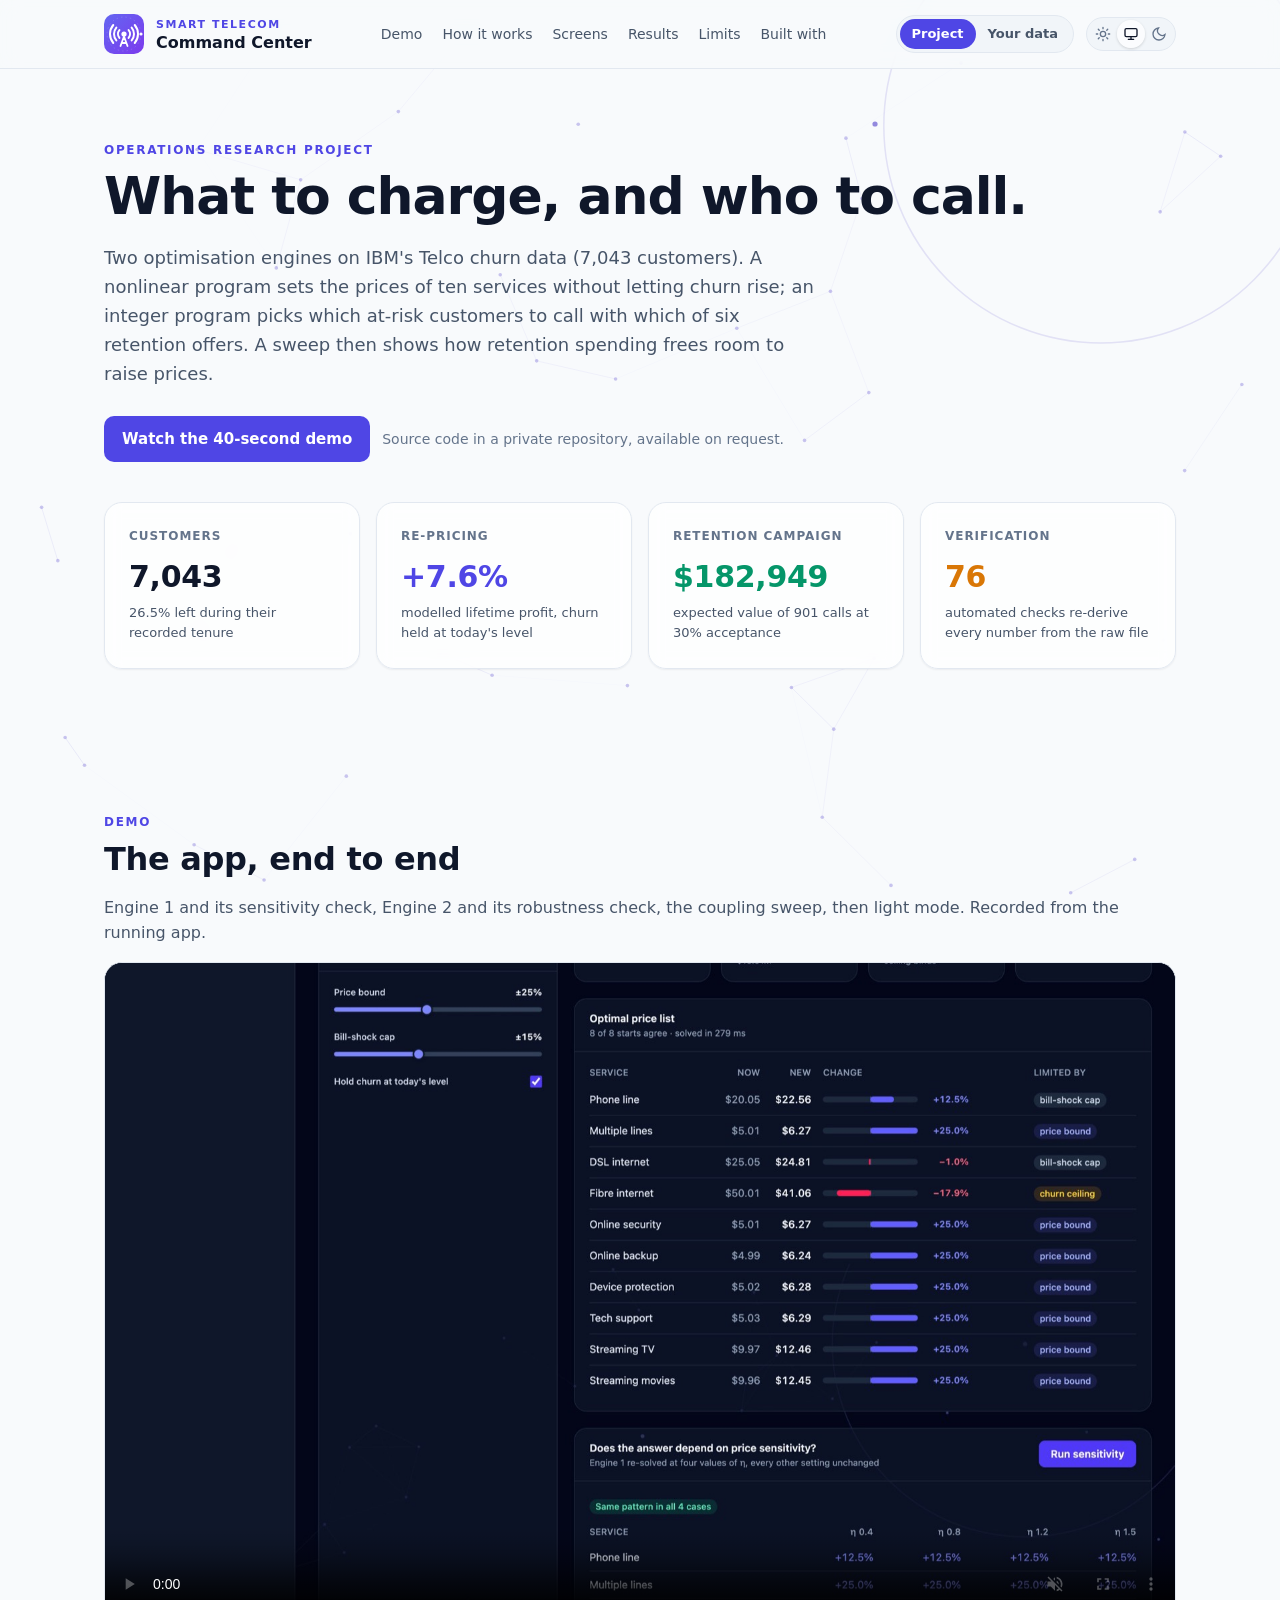
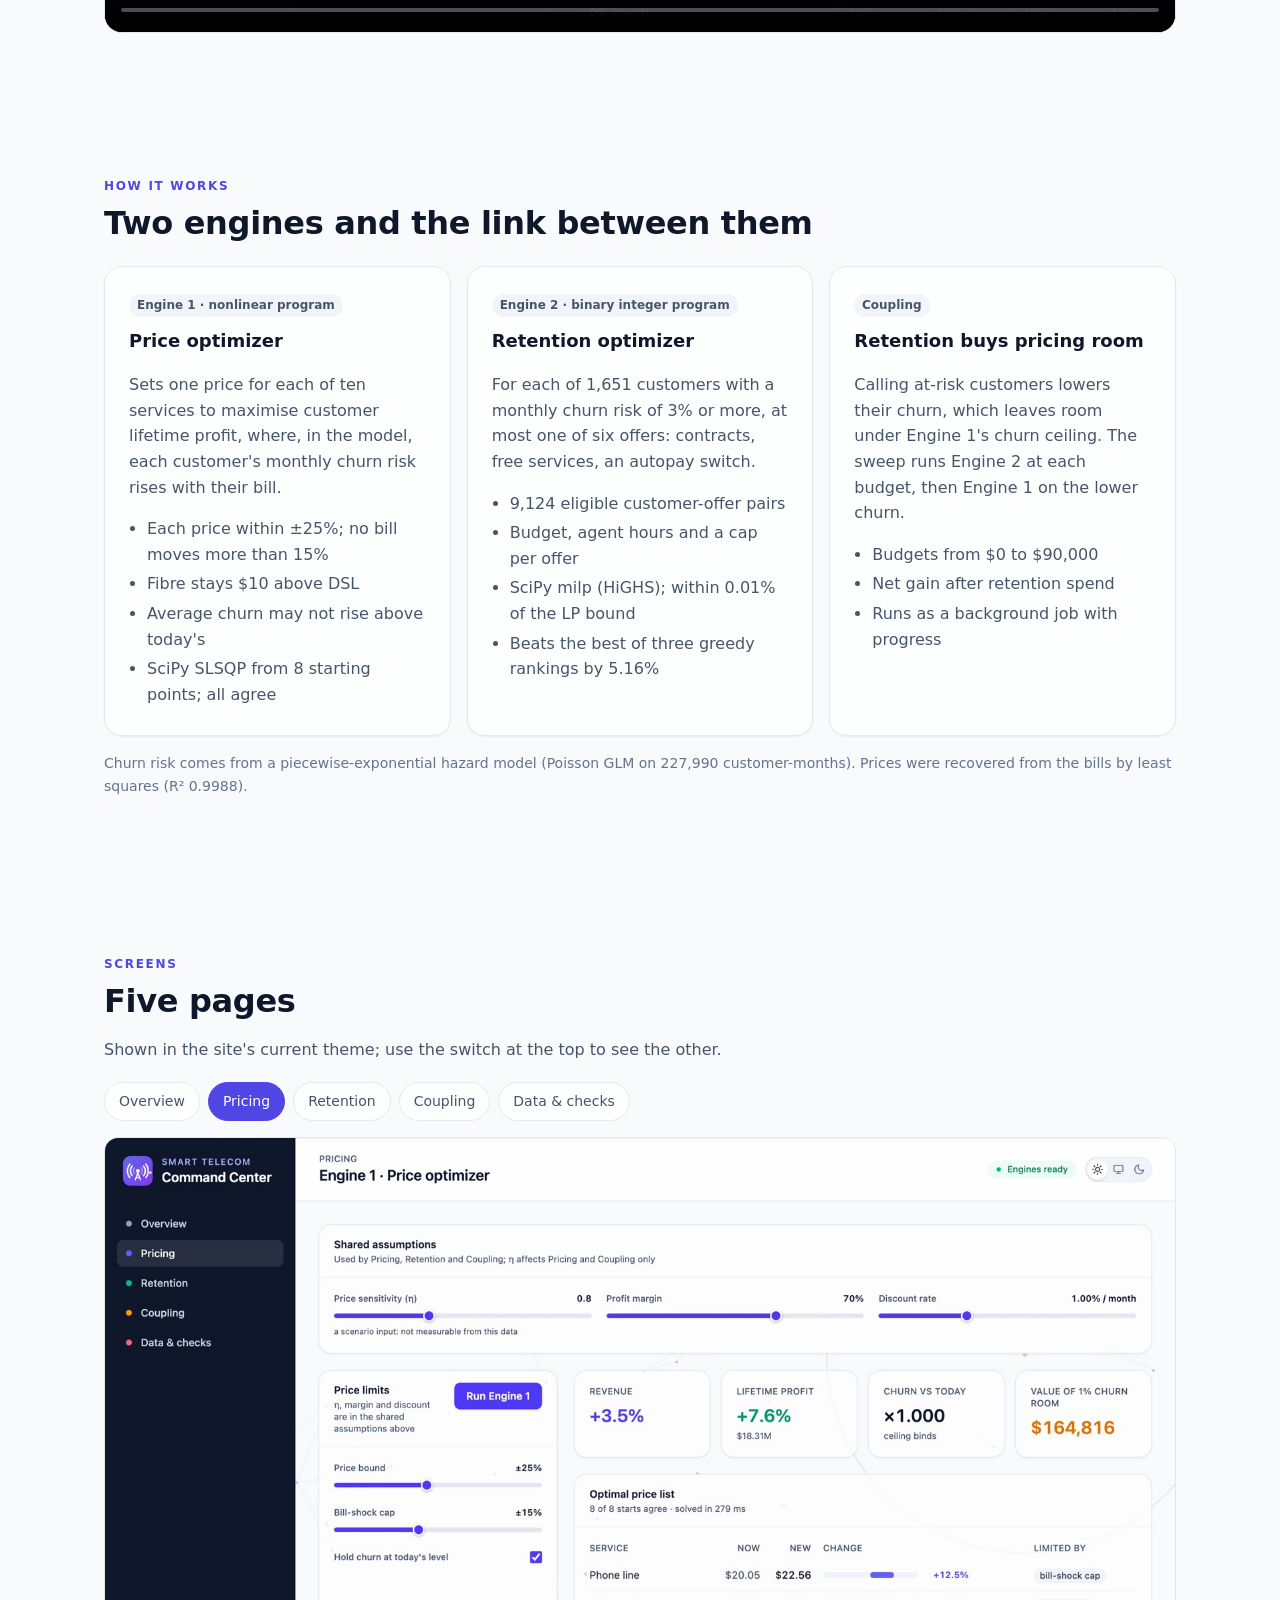
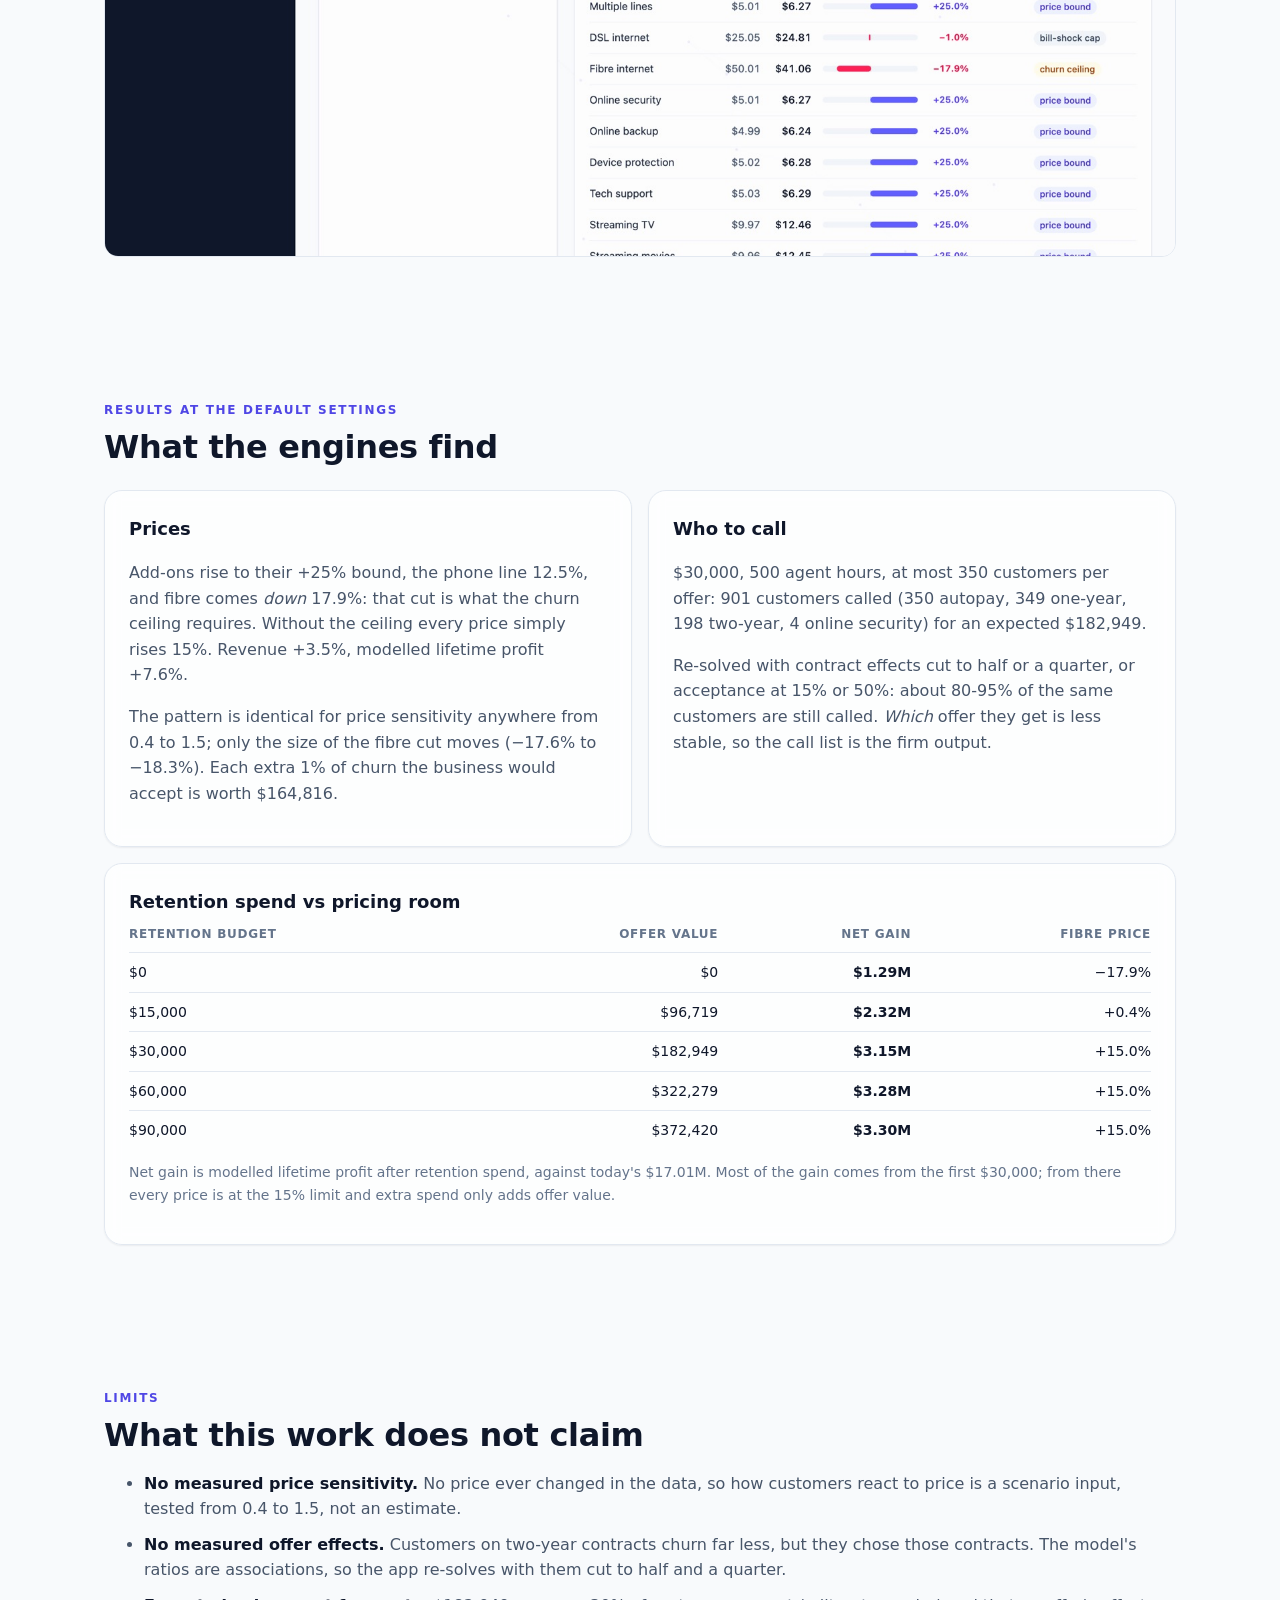
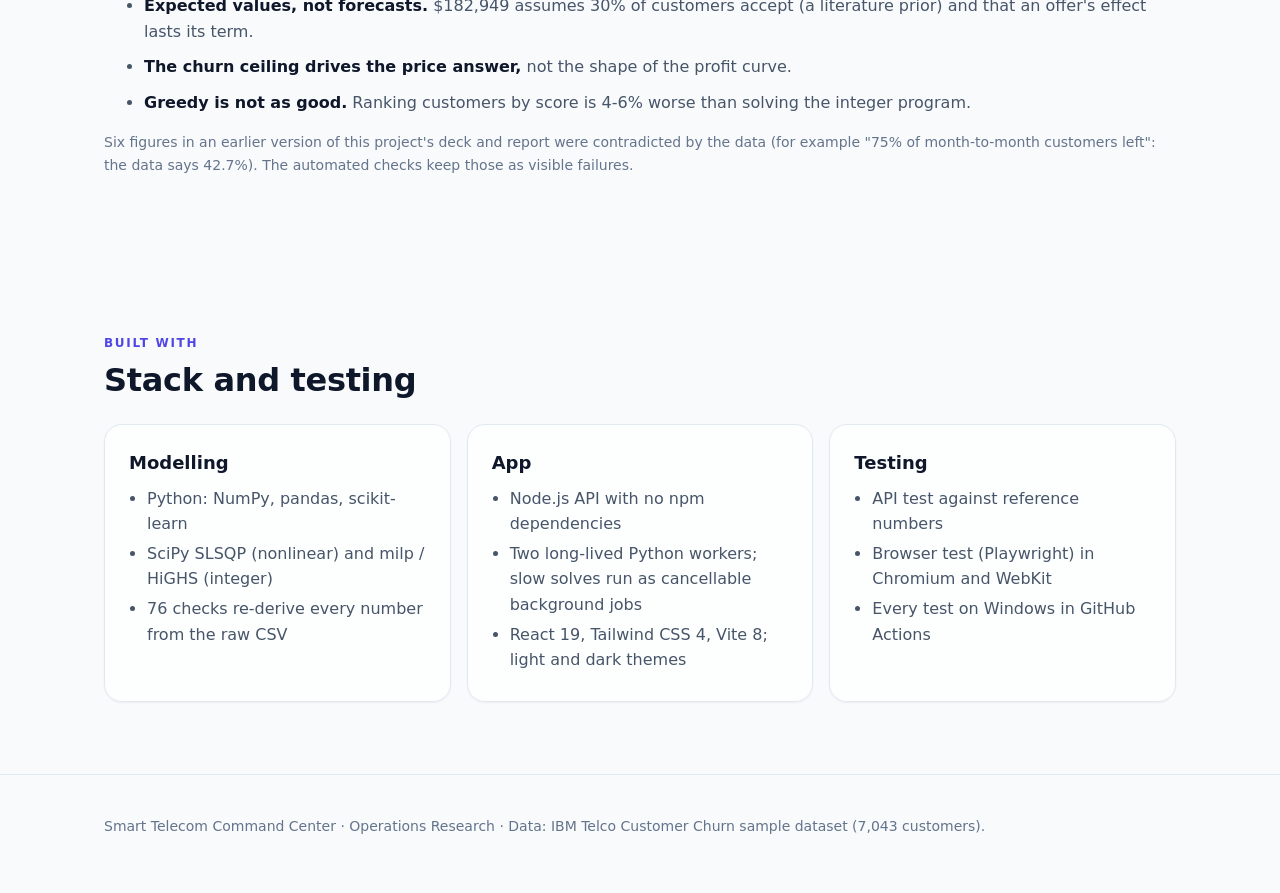
==== index.html @ 62104afd "feat: showcase site (project page, your-data page, demo video, screenshots, templates) Co-Authored-B" ====
<!doctype html>
<html lang="en">
<head>
  <meta charset="utf-8" />
  <meta name="viewport" content="width=device-width, initial-scale=1" />
  <title>Smart Telecom Command Center</title>
  <meta name="description" content="Two optimisation engines on IBM's Telco churn data: a nonlinear program that sets service prices under a churn ceiling, and an integer program that picks which at-risk customers to call with which retention offer." />
  <meta property="og:title" content="Smart Telecom Command Center" />
  <meta property="og:description" content="Pricing and retention optimisation on 7,043 telecom customers: what to charge, and who to call." />
  <meta property="og:image" content="media/demo-poster.jpg" />
  <link rel="icon" type="image/svg+xml" href="favicon.svg" />
  <script>
    // Apply the saved theme before the first paint, so a dark page never flashes white.
    try { var t = localStorage.getItem('theme'); var d = t === 'dark' || (t !== 'light' && matchMedia('(prefers-color-scheme: dark)').matches);
      document.documentElement.classList.toggle('dark', d); document.documentElement.style.colorScheme = d ? 'dark' : 'light' } catch (e) {}
  </script>
  <link rel="stylesheet" href="assets/site.css" />
</head>
<body>
  <a class="skip" href="#main">Skip to content</a>
  <canvas id="ambient" aria-hidden="true"></canvas>

  <header class="top">
    <div class="wrap">
      <a class="brand" href="#top" aria-label="Smart Telecom Command Center, top of page">
        <svg viewBox="0 0 40 40" width="40" height="40" aria-hidden="true" id="logo"></svg>
        <span><small>Smart Telecom</small><b>Command Center</b></span>
      </a>
      <nav class="links" aria-label="Sections">
        <a href="#demo">Demo</a><a href="#how">How it works</a><a href="#screens">Screens</a><a href="#results">Results</a><a href="#honesty">Limits</a><a href="#stack">Built with</a>
      </nav>
      <div class="right">
      <nav class="pagetabs" aria-label="Pages"><a href="index.html" aria-current="page">Project</a><a href="data.html">Your data</a></nav>
      <div class="toggle" role="group" aria-label="Colour theme">
        <button type="button" data-theme="light" title="Light theme" aria-label="Light"><svg viewBox="0 0 24 24" fill="none" stroke="currentColor" stroke-width="2" stroke-linecap="round"><circle cx="12" cy="12" r="4"/><path d="M12 2v2M12 20v2M4.93 4.93l1.41 1.41M17.66 17.66l1.41 1.41M2 12h2M20 12h2M4.93 19.07l1.41-1.41M17.66 6.34l1.41-1.41"/></svg></button>
        <button type="button" data-theme="system" title="System theme" aria-label="System"><svg viewBox="0 0 24 24" fill="none" stroke="currentColor" stroke-width="2" stroke-linecap="round"><rect x="3" y="4" width="18" height="12" rx="2"/><path d="M8 20h8M12 16v4"/></svg></button>
        <button type="button" data-theme="dark" title="Dark theme" aria-label="Dark"><svg viewBox="0 0 24 24" fill="none" stroke="currentColor" stroke-width="2" stroke-linecap="round"><path d="M21 12.79A9 9 0 1 1 11.21 3 7 7 0 0 0 21 12.79z"/></svg></button>
      </div>
      </div>
    </div>
  </header>

  <main id="main">
    <section id="top" data-tone="indigo">
      <div class="wrap">
        <p class="eyebrow">Operations Research project</p>
        <h1>What to charge, and who to call.</h1>
        <p class="lead">Two optimisation engines on IBM's Telco churn data (7,043 customers). A nonlinear program sets the prices of ten
          services without letting churn rise; an integer program picks which at-risk customers to call with which of six retention
          offers. A sweep then shows how retention spending frees room to raise prices.</p>
        <div class="btns">
          <a class="btn primary" href="#demo">Watch the 40-second demo</a>
          <a class="btn ghost" id="live" href="#" hidden target="_blank" rel="noopener">Try it live</a>
          <span class="faint">Source code in a private repository, available on request.</span>
        </div>
        <div class="grid g4" style="margin-top: 40px">
          <div class="card kpi reveal"><div class="label">Customers</div><div class="value">7,043</div><div class="note">26.5% left during their recorded tenure</div></div>
          <div class="card kpi reveal"><div class="label">Re-pricing</div><div class="value tone-indigo">+7.6%</div><div class="note">modelled lifetime profit, churn held at today's level</div></div>
          <div class="card kpi reveal"><div class="label">Retention campaign</div><div class="value tone-emerald">$182,949</div><div class="note">expected value of 901 calls at 30% acceptance</div></div>
          <div class="card kpi reveal"><div class="label">Verification</div><div class="value tone-amber">76</div><div class="note">automated checks re-derive every number from the raw file</div></div>
        </div>
      </div>
    </section>

    <section id="demo" data-tone="indigo">
      <div class="wrap">
        <p class="eyebrow">Demo</p>
        <h2>The app, end to end</h2>
        <p class="muted">Engine 1 and its sensitivity check, Engine 2 and its robustness check, the coupling sweep, then light mode. Recorded from the running app.</p>
        <div class="video reveal"><video controls muted playsinline preload="metadata" poster="media/demo-poster.jpg" aria-label="Demo of the Smart Telecom Command Center"><source src="media/demo.mp4" type="video/mp4" /></video></div>
      </div>
    </section>

    <section id="how" data-tone="emerald">
      <div class="wrap">
        <p class="eyebrow">How it works</p>
        <h2>Two engines and the link between them</h2>
        <div class="grid g3" style="margin-top: 24px">
          <div class="card reveal"><span class="tag">Engine 1 · nonlinear program</span><h3>Price optimizer</h3>
            <p class="muted">Sets one price for each of ten services to maximise customer lifetime profit, where, in the model, each customer's
              monthly churn risk rises with their bill.</p>
            <ul class="ticks"><li>Each price within ±25%; no bill moves more than 15%</li><li>Fibre stays $10 above DSL</li><li>Average churn may not rise above today's</li><li>SciPy SLSQP from 8 starting points; all agree</li></ul></div>
          <div class="card reveal"><span class="tag">Engine 2 · binary integer program</span><h3>Retention optimizer</h3>
            <p class="muted">For each of 1,651 customers with a monthly churn risk of 3% or more, at most one of six offers: contracts, free
              services, an autopay switch.</p>
            <ul class="ticks"><li>9,124 eligible customer-offer pairs</li><li>Budget, agent hours and a cap per offer</li><li>SciPy milp (HiGHS); within 0.01% of the LP bound</li><li>Beats the best of three greedy rankings by 5.16%</li></ul></div>
          <div class="card reveal"><span class="tag">Coupling</span><h3>Retention buys pricing room</h3>
            <p class="muted">Calling at-risk customers lowers their churn, which leaves room under Engine 1's churn ceiling. The sweep runs
              Engine 2 at each budget, then Engine 1 on the lower churn.</p>
            <ul class="ticks"><li>Budgets from $0 to $90,000</li><li>Net gain after retention spend</li><li>Runs as a background job with progress</li></ul></div>
        </div>
        <p class="faint" style="margin-top: 16px">Churn risk comes from a piecewise-exponential hazard model (Poisson GLM on 227,990 customer-months).
          Prices were recovered from the bills by least squares (R² 0.9988).</p>
      </div>
    </section>

    <section id="screens" data-tone="emerald">
      <div class="wrap">
        <p class="eyebrow">Screens</p>
        <h2>Five pages</h2>
        <p class="muted">Shown in the site's current theme; use the switch at the top to see the other.</p>
        <div class="tabs" role="tablist" aria-label="App pages"></div>
        <div class="shot reveal" role="tabpanel" aria-live="polite"></div>
      </div>
    </section>

    <section id="results" data-tone="amber">
      <div class="wrap">
        <p class="eyebrow">Results at the default settings</p>
        <h2>What the engines find</h2>
        <div class="grid g2" style="margin-top: 24px">
          <div class="card reveal"><h3>Prices</h3>
            <p class="muted">Add-ons rise to their +25% bound, the phone line 12.5%, and fibre comes <em>down</em> 17.9%: that cut is what the
              churn ceiling requires. Without the ceiling every price simply rises 15%. Revenue +3.5%, modelled lifetime profit +7.6%.</p>
            <p class="muted">The pattern is identical for price sensitivity anywhere from 0.4 to 1.5; only the size of the fibre cut moves
              (−17.6% to −18.3%). Each extra 1% of churn the business would accept is worth $164,816.</p></div>
          <div class="card reveal"><h3>Who to call</h3>
            <p class="muted">$30,000, 500 agent hours, at most 350 customers per offer: 901 customers called (350 autopay, 349 one-year,
              198 two-year, 4 online security) for an expected $182,949.</p>
            <p class="muted">Re-solved with contract effects cut to half or a quarter, or acceptance at 15% or 50%: about 80-95% of the same
              customers are still called. <em>Which</em> offer they get is less stable, so the call list is the firm output.</p></div>
        </div>
        <div class="card reveal" style="margin-top: 16px"><h3>Retention spend vs pricing room</h3>
          <table aria-label="Coupling sweep">
            <thead><tr><th>Retention budget</th><th class="r">Offer value</th><th class="r">Net gain</th><th class="r">Fibre price</th></tr></thead>
            <tbody>
              <tr><td>$0</td><td class="r">$0</td><td class="r"><b>$1.29M</b></td><td class="r">−17.9%</td></tr>
              <tr><td>$15,000</td><td class="r">$96,719</td><td class="r"><b>$2.32M</b></td><td class="r">+0.4%</td></tr>
              <tr><td>$30,000</td><td class="r">$182,949</td><td class="r"><b>$3.15M</b></td><td class="r">+15.0%</td></tr>
              <tr><td>$60,000</td><td class="r">$322,279</td><td class="r"><b>$3.28M</b></td><td class="r">+15.0%</td></tr>
              <tr><td>$90,000</td><td class="r">$372,420</td><td class="r"><b>$3.30M</b></td><td class="r">+15.0%</td></tr>
            </tbody>
          </table>
          <p class="faint" style="margin-top: 12px">Net gain is modelled lifetime profit after retention spend, against today's $17.01M. Most of
            the gain comes from the first $30,000; from there every price is at the 15% limit and extra spend only adds offer value.</p></div>
      </div>
    </section>

    <section id="honesty" data-tone="rose">
      <div class="wrap">
        <p class="eyebrow">Limits</p>
        <h2>What this work does not claim</h2>
        <ul class="no muted">
          <li><b>No measured price sensitivity.</b> No price ever changed in the data, so how customers react to price is a scenario input,
            tested from 0.4 to 1.5, not an estimate.</li>
          <li><b>No measured offer effects.</b> Customers on two-year contracts churn far less, but they chose those contracts. The model's
            ratios are associations, so the app re-solves with them cut to half and a quarter.</li>
          <li><b>Expected values, not forecasts.</b> $182,949 assumes 30% of customers accept (a literature prior) and that an offer's effect
            lasts its term.</li>
          <li><b>The churn ceiling drives the price answer,</b> not the shape of the profit curve.</li>
          <li><b>Greedy is not as good.</b> Ranking customers by score is 4-6% worse than solving the integer program.</li>
        </ul>
        <p class="faint">Six figures in an earlier version of this project's deck and report were contradicted by the data (for example "75% of
          month-to-month customers left": the data says 42.7%). The automated checks keep those as visible failures.</p>
      </div>
    </section>

    <section id="stack" data-tone="indigo">
      <div class="wrap">
        <p class="eyebrow">Built with</p>
        <h2>Stack and testing</h2>
        <div class="grid g3" style="margin-top: 24px">
          <div class="card reveal"><h3>Modelling</h3><ul class="ticks"><li>Python: NumPy, pandas, scikit-learn</li><li>SciPy SLSQP (nonlinear) and milp / HiGHS (integer)</li><li>76 checks re-derive every number from the raw CSV</li></ul></div>
          <div class="card reveal"><h3>App</h3><ul class="ticks"><li>Node.js API with no npm dependencies</li><li>Two long-lived Python workers; slow solves run as cancellable background jobs</li><li>React 19, Tailwind CSS 4, Vite 8; light and dark themes</li></ul></div>
          <div class="card reveal"><h3>Testing</h3><ul class="ticks"><li>API test against reference numbers</li><li>Browser test (Playwright) in Chromium and WebKit</li><li>Every test on Windows in GitHub Actions</li></ul></div>
        </div>
      </div>
    </section>
  </main>

  <footer>
    <div class="wrap">Smart Telecom Command Center · Operations Research · Data: IBM Telco Customer Churn sample dataset (7,043 customers).</div>
  </footer>

  <script src="assets/site.js"></script>
  <script>
    // ---- Live app link: set LIVE_URL once the app is hosted (option 2); the button stays hidden until then.
    const LIVE_URL = '';
    if (LIVE_URL) { const a = document.getElementById('live'); a.href = LIVE_URL; a.hidden = false; }

    // ---- Screens gallery
    (() => {
      const pages = [['01-overview', 'Overview', 'The customer base, the recovered price list, churn by contract.'],
        ['02-pricing', 'Pricing', 'Engine 1: the optimal price list, what limits each price, and the sensitivity check.'],
        ['03-retention', 'Retention', 'Engine 2: value preserved, the offer mix, the robustness check, and the call list.'],
        ['04-coupling', 'Coupling', 'Net gain against retention budget, solved as a background job.'],
        ['05-checks', 'Data & checks', 'Verification status and the assumptions behind every number.']];
      const tabs = document.querySelector('.tabs'), panel = document.querySelector('.shot');
      const show = (i) => {
        const [f, name, what] = pages[i];
        tabs.querySelectorAll('button').forEach((b, k) => b.setAttribute('aria-selected', String(k === i)));
        panel.innerHTML = `<img class="only-light" src="media/${f}-light.jpg" alt="${name} page, light theme: ${what}" loading="lazy" width="1600">`
          + `<img class="only-dark" src="media/${f}-dark.jpg" alt="${name} page, dark theme: ${what}" loading="lazy" width="1600">`;
      };
      pages.forEach(([, name], i) => { const b = document.createElement('button'); b.type = 'button'; b.role = 'tab'; b.textContent = name; b.onclick = () => show(i); tabs.append(b) });
      show(1);
    })();
  </script>
</body>
</html>
---- assets/site.css ----
:root {
  --bg: #f8fafc; --card: rgb(255 255 255 / 0.72); --line: #e2e8f0; --text: #0f172a; --muted: #475569; --faint: #64748b;
  --indigo: #4f46e5; --emerald: #059669; --amber: #d97706; --rose: #e11d48; --chip: #f1f5f9; --shadow: 0 1px 2px rgb(15 23 42 / 0.06);
  --font: ui-sans-serif, system-ui, -apple-system, "Segoe UI", Roboto, "Helvetica Neue", Arial, sans-serif;
}
.dark {
  --bg: #020617; --card: rgb(15 23 42 / 0.7); --line: #1e293b; --text: #f1f5f9; --muted: #cbd5e1; --faint: #94a3b8;
  --indigo: #818cf8; --emerald: #34d399; --amber: #fbbf24; --rose: #fb7185; --chip: #1e293b; --shadow: none;
}
* { box-sizing: border-box; }
html { scroll-behavior: smooth; }
body { margin: 0; background: var(--bg); color: var(--text); font: 16px/1.6 var(--font); -webkit-font-smoothing: antialiased; }
a { color: var(--indigo); }
img, video { max-width: 100%; display: block; }
.wrap { max-width: 1120px; margin: 0 auto; padding: 0 24px; }
.skip { position: absolute; left: -999px; } .skip:focus { left: 16px; top: 16px; z-index: 50; background: var(--card); padding: 8px 12px; border-radius: 8px; }
#ambient { position: fixed; inset: 0; width: 100%; height: 100%; z-index: -1; pointer-events: none; }

header.top { position: sticky; top: 0; z-index: 20; backdrop-filter: blur(10px); background: color-mix(in srgb, var(--bg) 78%, transparent); border-bottom: 1px solid var(--line); }
header.top .wrap { display: flex; align-items: center; justify-content: space-between; gap: 16px; height: 68px; }
.brand { display: flex; align-items: center; gap: 12px; text-decoration: none; color: var(--text); }
.brand small { display: block; font-size: 11px; font-weight: 600; letter-spacing: 0.14em; text-transform: uppercase; color: var(--indigo); }
.brand b { display: block; font-size: 16px; line-height: 1.2; }
nav.links { display: flex; gap: 20px; font-size: 14px; } nav.links a { color: var(--muted); text-decoration: none; } nav.links a:hover { color: var(--text); }
.toggle { display: inline-flex; padding: 2px; border-radius: 999px; background: var(--chip); border: 1px solid var(--line); }
.toggle button { border: 0; background: none; color: var(--faint); padding: 6px; border-radius: 999px; cursor: pointer; line-height: 0; }
.toggle button[aria-pressed="true"] { background: var(--card); color: var(--text); box-shadow: 0 1px 3px rgb(0 0 0 / 0.15); }
.toggle svg { width: 16px; height: 16px; }
button:focus-visible, a:focus-visible { outline: 2px solid var(--indigo); outline-offset: 2px; }

section { padding: 72px 0; }
.eyebrow { font-size: 12px; font-weight: 600; letter-spacing: 0.14em; text-transform: uppercase; color: var(--indigo); margin: 0 0 8px; }
h1 { font-size: clamp(32px, 5vw, 52px); line-height: 1.08; letter-spacing: -0.02em; margin: 0 0 20px; }
h2 { font-size: clamp(24px, 3vw, 32px); line-height: 1.2; letter-spacing: -0.01em; margin: 0 0 12px; }
h3 { font-size: 18px; margin: 0 0 8px; }
p.lead { font-size: 18px; color: var(--muted); max-width: 720px; margin: 0 0 28px; }
.muted { color: var(--muted); } .faint { color: var(--faint); font-size: 14px; }
.btns { display: flex; flex-wrap: wrap; gap: 12px; align-items: center; }
.btn { display: inline-flex; align-items: center; gap: 8px; padding: 11px 18px; border-radius: 10px; font-weight: 600; font-size: 15px; text-decoration: none; }
.btn.primary { background: #4f46e5; color: #fff; } .btn.primary:hover { background: #6366f1; }
.btn.ghost { color: var(--text); border: 1px solid var(--line); background: var(--card); }
.card { background: var(--card); border: 1px solid var(--line); border-radius: 18px; box-shadow: var(--shadow); backdrop-filter: blur(8px); padding: 24px; }
.grid { display: grid; gap: 16px; } .g4 { grid-template-columns: repeat(4, 1fr); } .g3 { grid-template-columns: repeat(3, 1fr); } .g2 { grid-template-columns: repeat(2, 1fr); }
.kpi .label { font-size: 12px; font-weight: 600; letter-spacing: 0.08em; text-transform: uppercase; color: var(--faint); }
.kpi .value { font-size: 30px; font-weight: 700; letter-spacing: -0.01em; margin: 6px 0 2px; font-variant-numeric: tabular-nums; }
.kpi .note { font-size: 13px; color: var(--muted); }
.tone-indigo { color: var(--indigo); } .tone-emerald { color: var(--emerald); } .tone-amber { color: var(--amber); } .tone-rose { color: var(--rose); }
.tag { display: inline-block; font-size: 12px; font-weight: 600; padding: 2px 8px; border-radius: 999px; background: var(--chip); color: var(--muted); margin-bottom: 10px; }
ul.ticks { padding-left: 18px; margin: 8px 0 0; color: var(--muted); } ul.ticks li { margin: 4px 0; }
.video { border-radius: 18px; overflow: hidden; border: 1px solid var(--line); background: #0f172a; }
table { width: 100%; border-collapse: collapse; font-size: 14px; font-variant-numeric: tabular-nums; }
th { text-align: left; font-size: 12px; text-transform: uppercase; letter-spacing: 0.06em; color: var(--faint); font-weight: 600; padding: 0 0 8px; }
td { padding: 8px 0; border-top: 1px solid var(--line); } td.r, th.r { text-align: right; }
.tabs { display: flex; flex-wrap: wrap; gap: 8px; margin: 20px 0 16px; }
.tabs button { border: 1px solid var(--line); background: var(--card); color: var(--muted); padding: 7px 14px; border-radius: 999px; cursor: pointer; font: inherit; font-size: 14px; }
.tabs button[aria-selected="true"] { background: #4f46e5; border-color: #4f46e5; color: #fff; }
.shot { border-radius: 14px; overflow: hidden; border: 1px solid var(--line); max-height: 720px; overflow-y: auto; }
.only-dark { display: none; } .dark .only-dark { display: block; } .dark .only-light { display: none; }
.no li { margin: 10px 0; } .no b { color: var(--text); }
footer { padding: 40px 0 56px; border-top: 1px solid var(--line); color: var(--faint); font-size: 14px; }
[hidden] { display: none !important; }

/* Logo: arcs broadcast in sequence, a satellite orbits, the beacon pulses (same as the app) */
@keyframes logo-arc { 0%, 100% { opacity: 0.25; } 30% { opacity: 1; } 60% { opacity: 0.25; } }
@keyframes logo-orbit { to { transform: rotate(360deg); } }
@keyframes logo-core { 0%, 100% { transform: scale(1); } 50% { transform: scale(1.3); } }
@keyframes rise { from { opacity: 0; transform: translateY(10px); } to { opacity: 1; transform: none; } }
.logo-arc { animation: logo-arc 2.4s ease-in-out infinite; animation-delay: var(--d, 0s); }
.logo-orbit { animation: logo-orbit 10s linear infinite; transform-box: view-box; transform-origin: 20px 20px; }
.logo-core { animation: logo-core 2.4s ease-in-out infinite; transform-box: fill-box; transform-origin: center; }
.reveal { opacity: 0; } .reveal.in { animation: rise 500ms ease-out both; }

@media (max-width: 900px) { .g4 { grid-template-columns: repeat(2, 1fr); } .g3, .g2 { grid-template-columns: 1fr; } nav.links { display: none; } }
@media (prefers-reduced-motion: reduce) {
  html { scroll-behavior: auto; } .logo-arc, .logo-orbit, .logo-core { animation: none; } .reveal, .reveal.in { opacity: 1; animation: none; }
}

/* Page tabs in the header (Project | Your data) */
.pagetabs { display: inline-flex; padding: 3px; border-radius: 999px; background: var(--chip); border: 1px solid var(--line); }
.pagetabs a { padding: 5px 12px; border-radius: 999px; font-size: 13px; font-weight: 600; color: var(--muted); text-decoration: none; }
.pagetabs a[aria-current="page"] { background: #4f46e5; color: #fff; }
.right { display: flex; align-items: center; gap: 12px; }
.badge { display: inline-block; font-size: 12px; font-weight: 700; letter-spacing: 0.04em; padding: 4px 10px; border-radius: 999px; background: color-mix(in srgb, var(--amber) 16%, transparent); color: var(--amber); margin-bottom: 14px; }
code { font: 13px/1.4 ui-monospace, SFMono-Regular, Menlo, Consolas, monospace; background: var(--chip); padding: 1px 6px; border-radius: 6px; color: var(--text); white-space: nowrap; }
td { vertical-align: top; } td + td, th + th { padding-left: 16px; }
.scroll { overflow-x: auto; }
@media (max-width: 900px) { .pagetabs a { padding: 5px 9px; } }
/* Phones: the header holds the mark, the page tabs and the theme toggle; the wordmark text would overflow */
@media (max-width: 520px) { .brand span { display: none; } header.top .wrap { padding: 0 16px; } .right { gap: 8px; } }
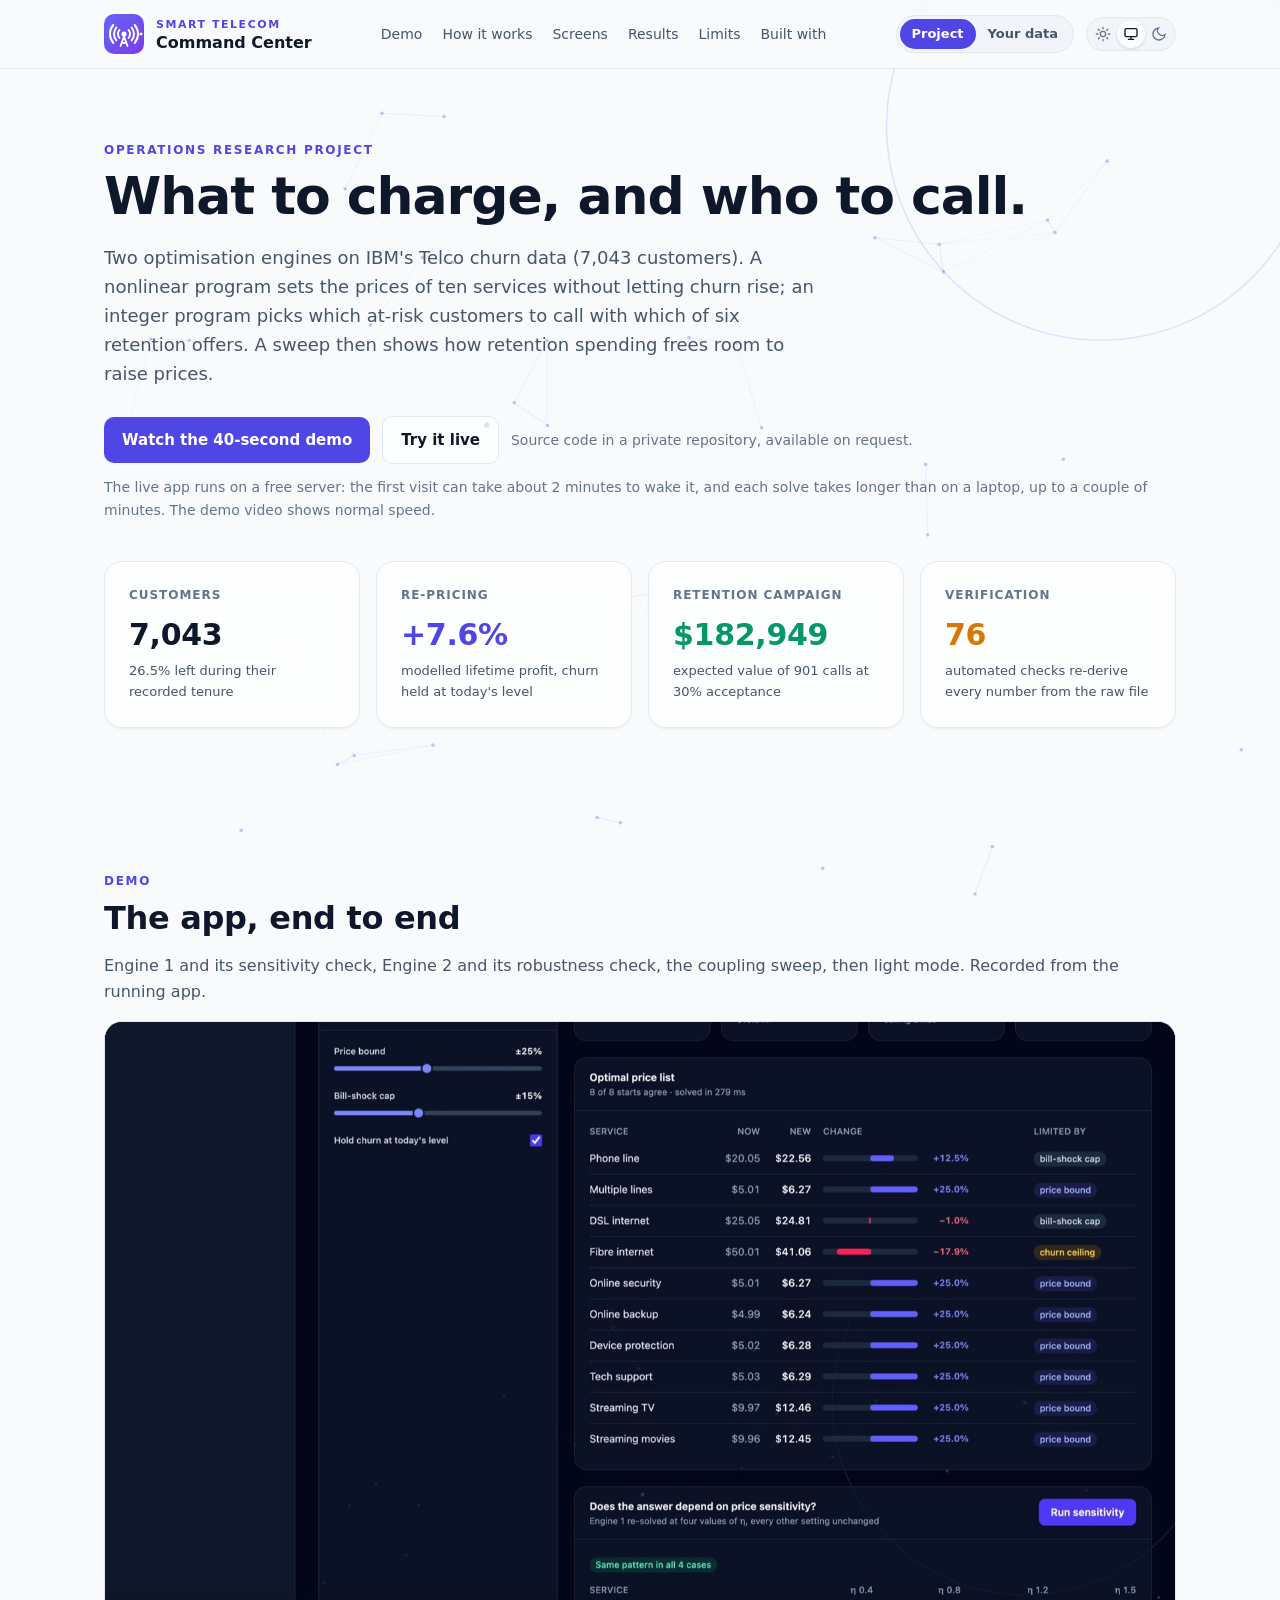
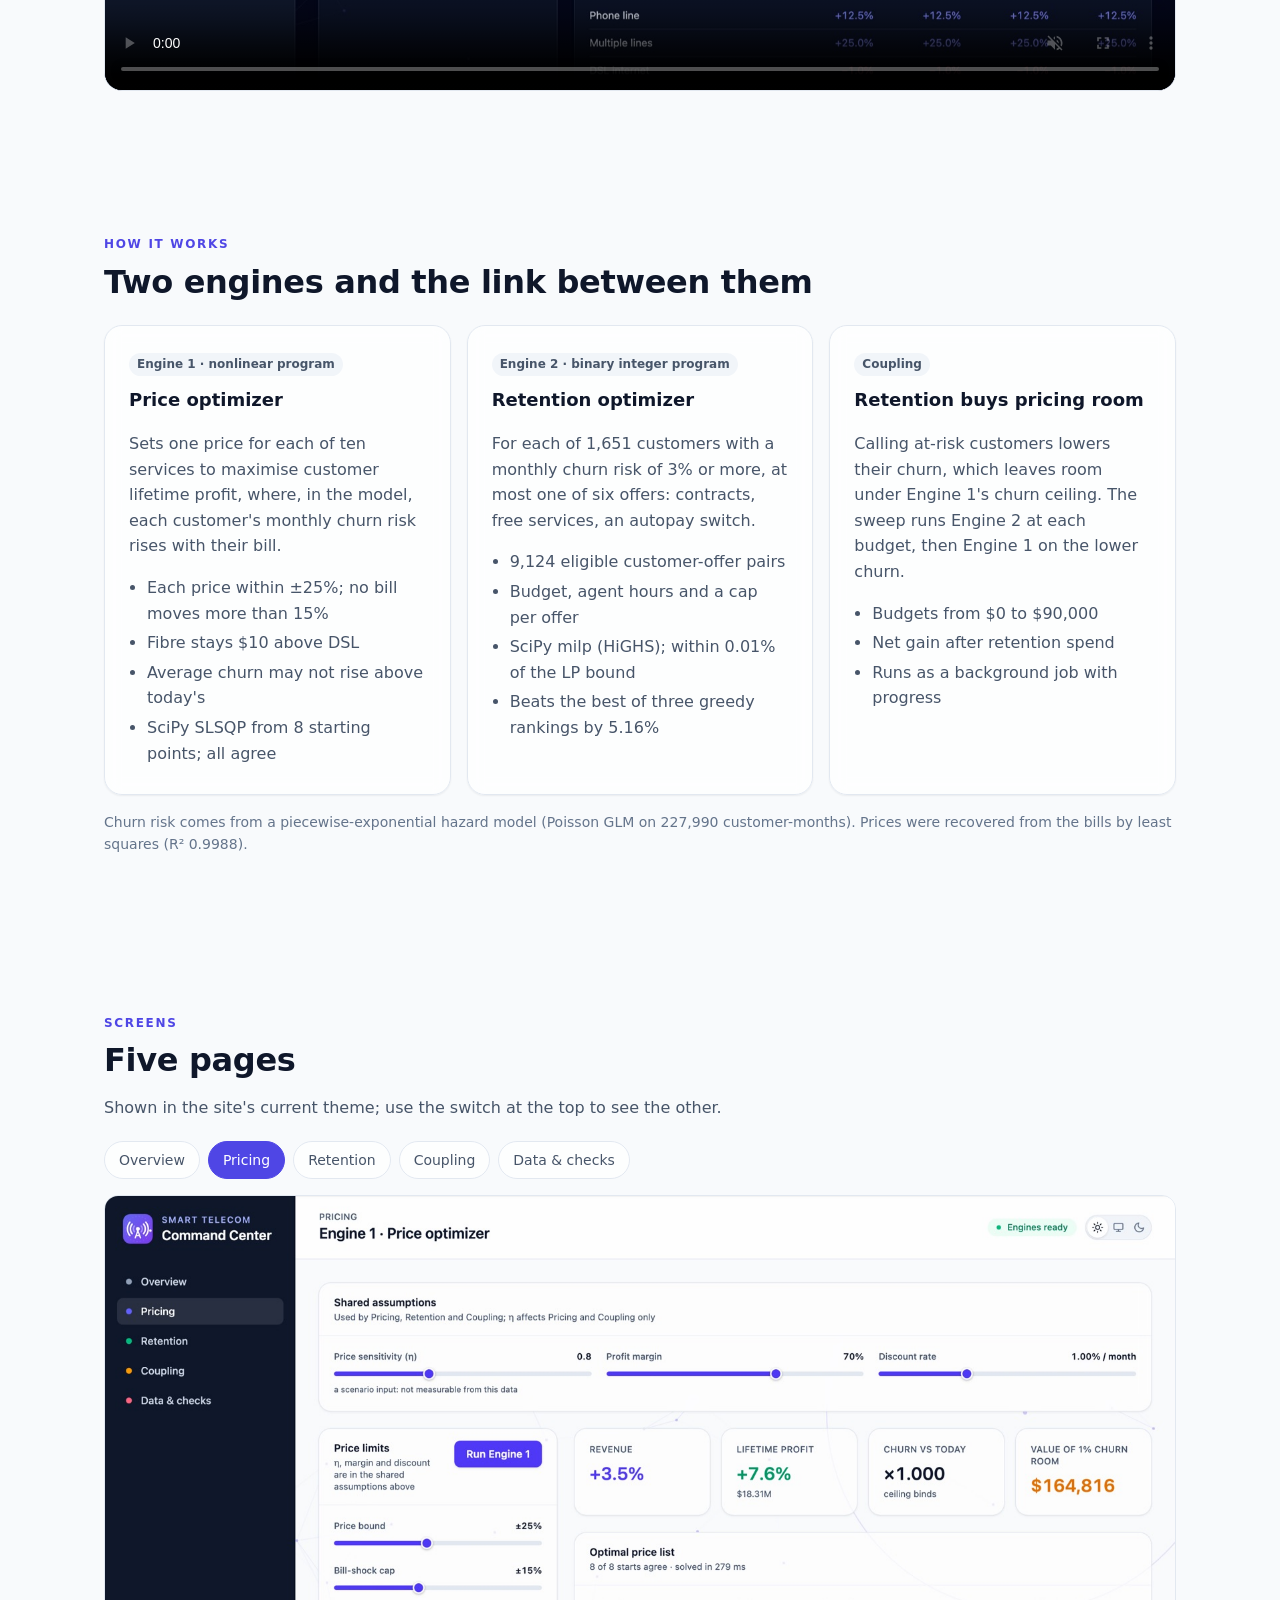
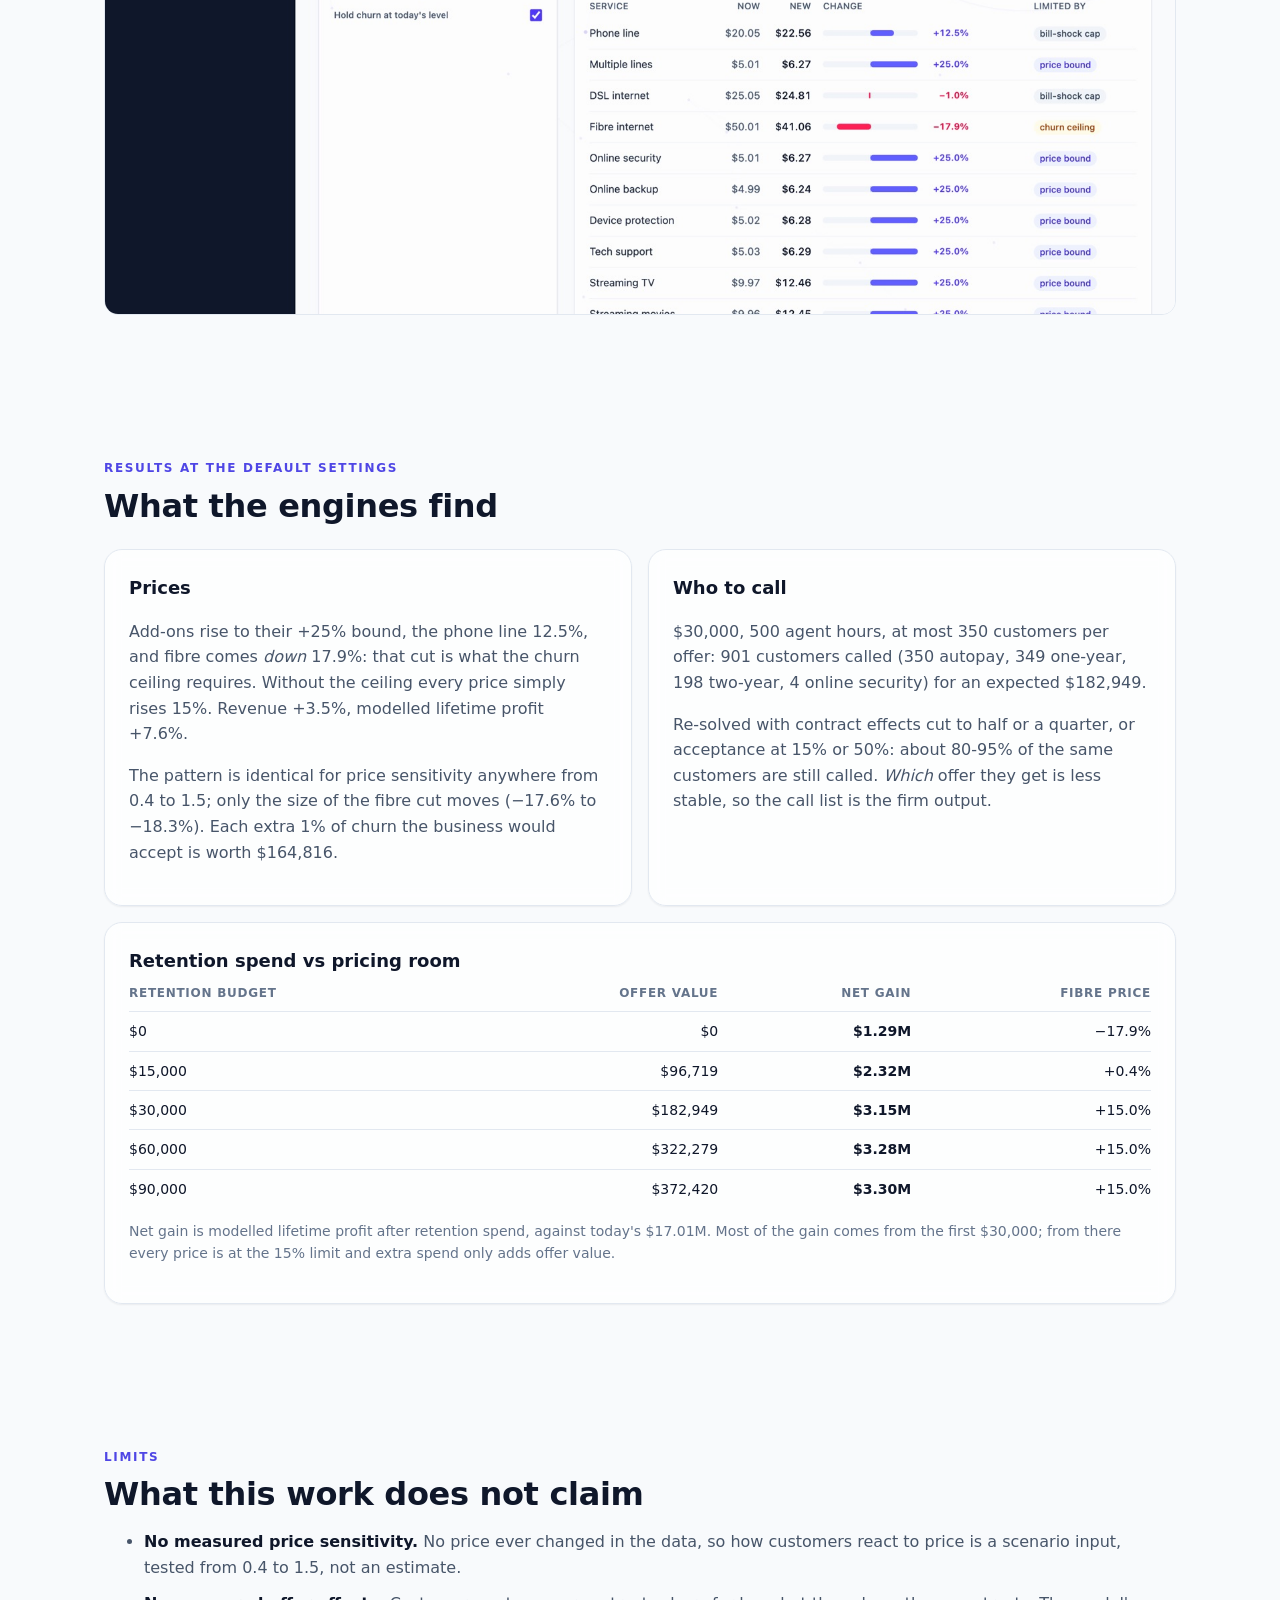
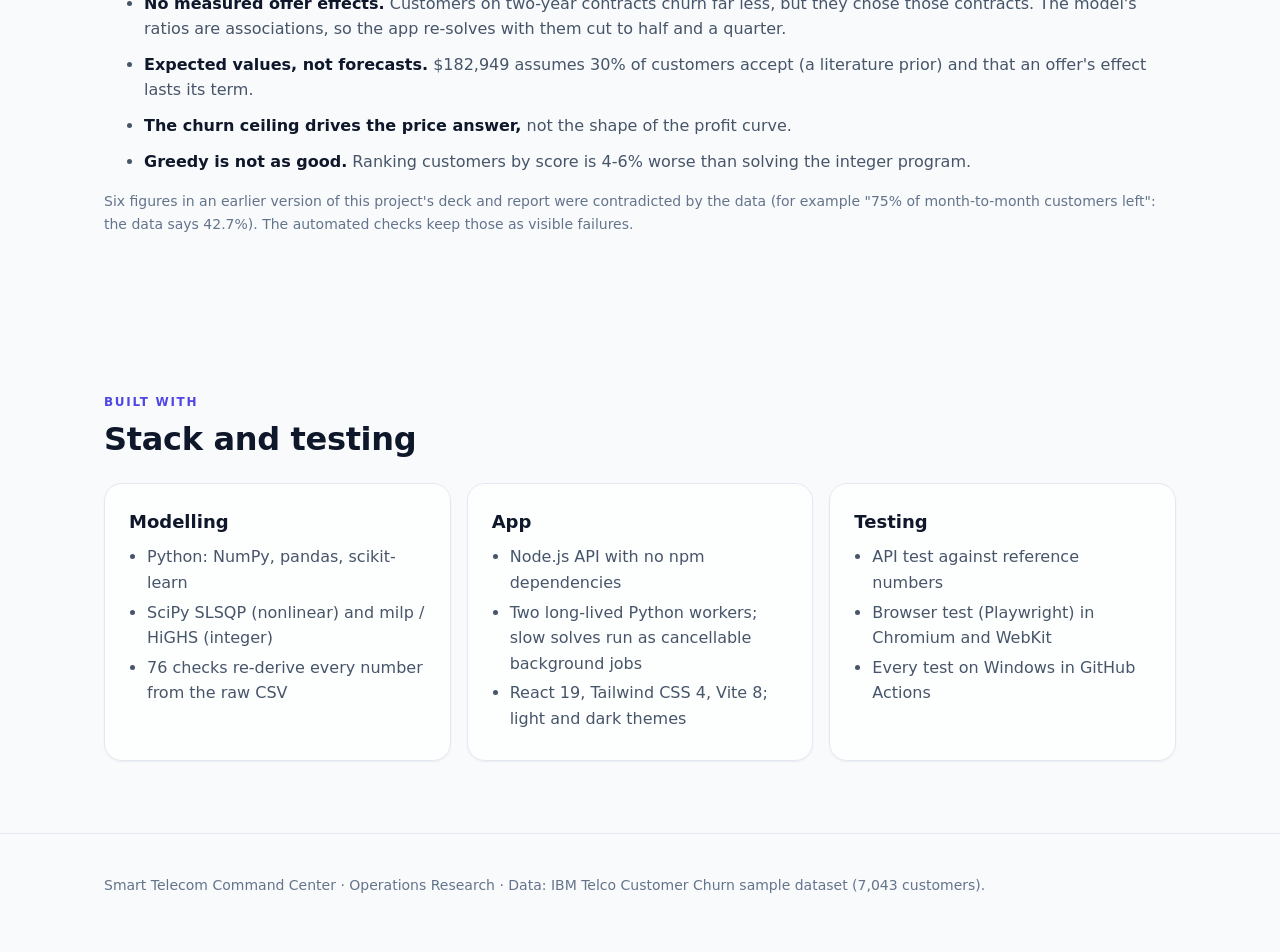
==== commit 53d87a56: "feat: Try it live links the app on Render, with a note on the free server's wake-up time Co-Authored" ====
--- a/index.html
+++ b/index.html
@@ -53,6 +53,8 @@
           <a class="btn ghost" id="live" href="#" hidden target="_blank" rel="noopener">Try it live</a>
           <span class="faint">Source code in a private repository, available on request.</span>
         </div>
+        <p class="faint" id="live-note" hidden style="margin: 12px 0 0">The live app runs on a free server: the first visit can take about 2 minutes
+          to wake it, and each solve takes longer than on a laptop, up to a couple of minutes. The demo video shows normal speed.</p>
         <div class="grid g4" style="margin-top: 40px">
           <div class="card kpi reveal"><div class="label">Customers</div><div class="value">7,043</div><div class="note">26.5% left during their recorded tenure</div></div>
           <div class="card kpi reveal"><div class="label">Re-pricing</div><div class="value tone-indigo">+7.6%</div><div class="note">modelled lifetime profit, churn held at today's level</div></div>
@@ -175,8 +177,8 @@
   <script src="assets/site.js"></script>
   <script>
     // ---- Live app link: set LIVE_URL once the app is hosted (option 2); the button stays hidden until then.
-    const LIVE_URL = '';
-    if (LIVE_URL) { const a = document.getElementById('live'); a.href = LIVE_URL; a.hidden = false; }
+    const LIVE_URL = 'https://smart-telecom-command-center.onrender.com';
+    if (LIVE_URL) { const a = document.getElementById('live'); a.href = LIVE_URL; a.hidden = false; document.getElementById('live-note').hidden = false; }
 
     // ---- Screens gallery
     (() => {
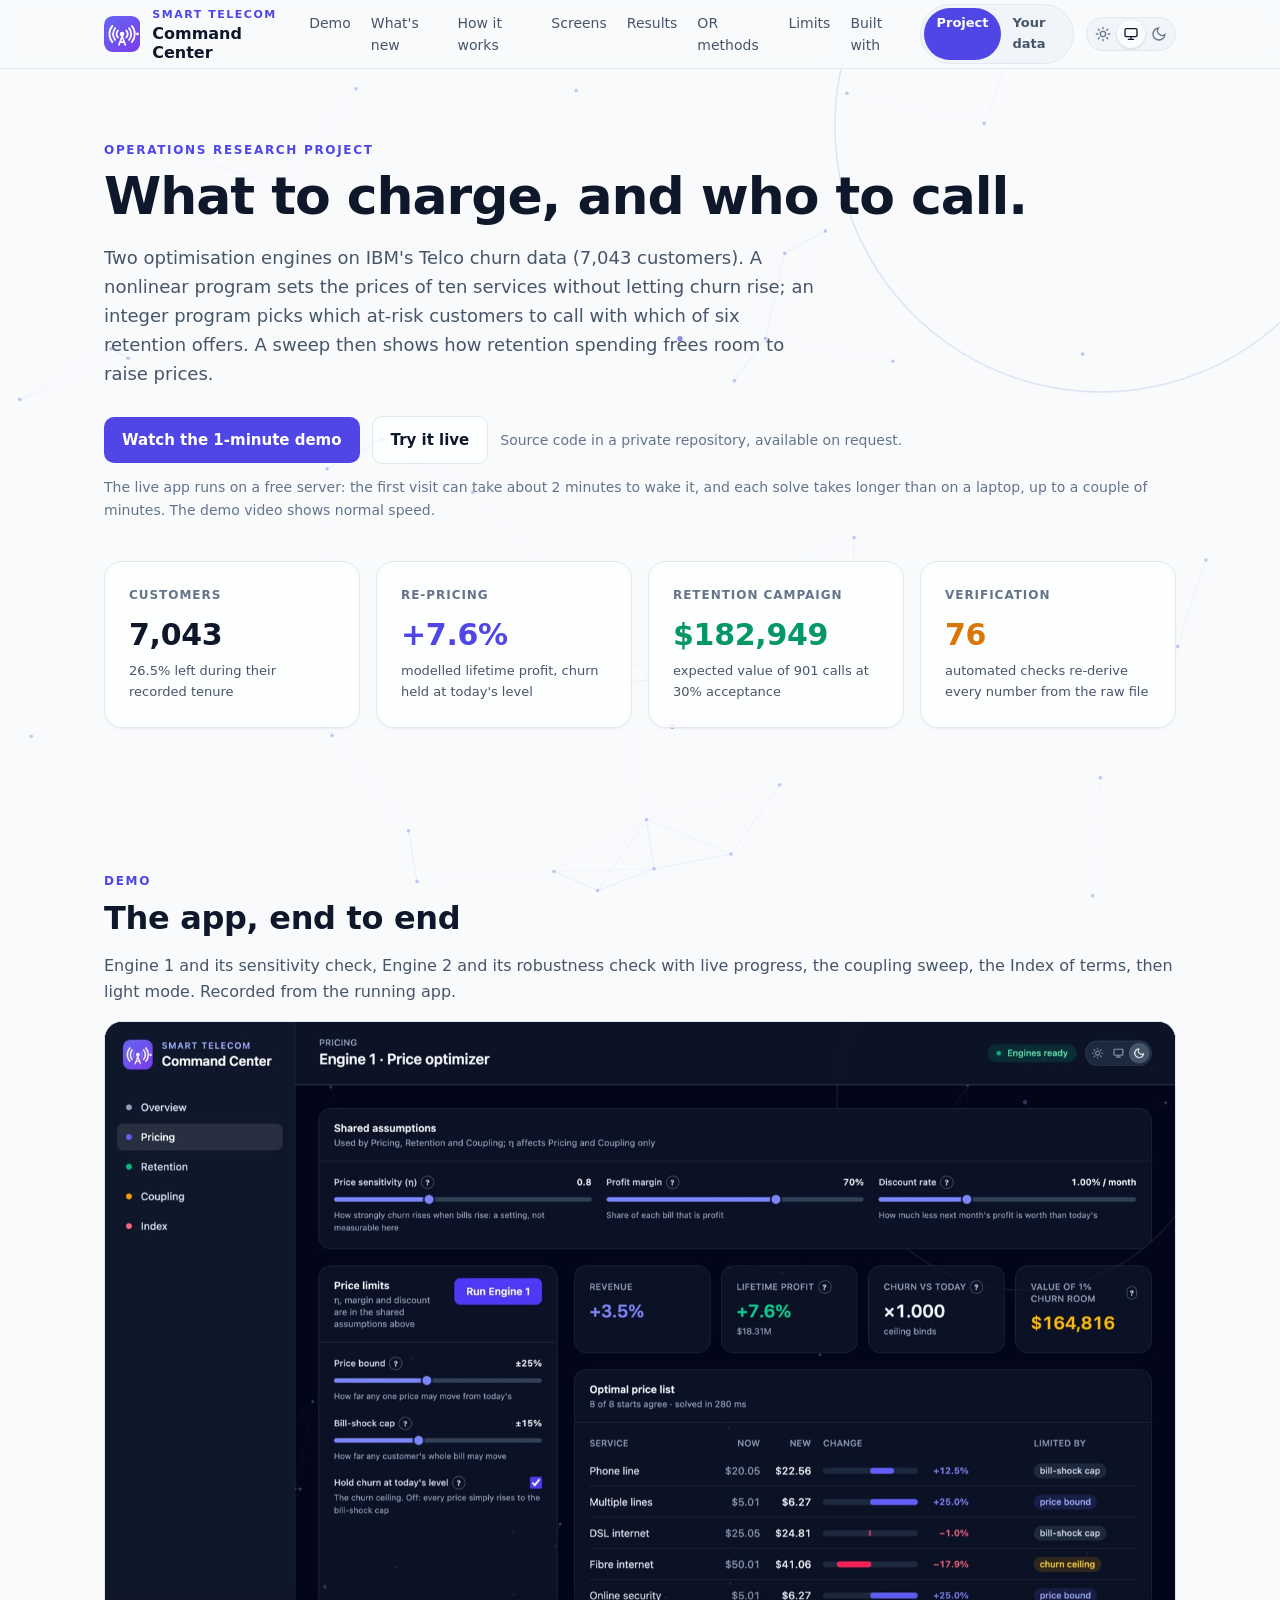
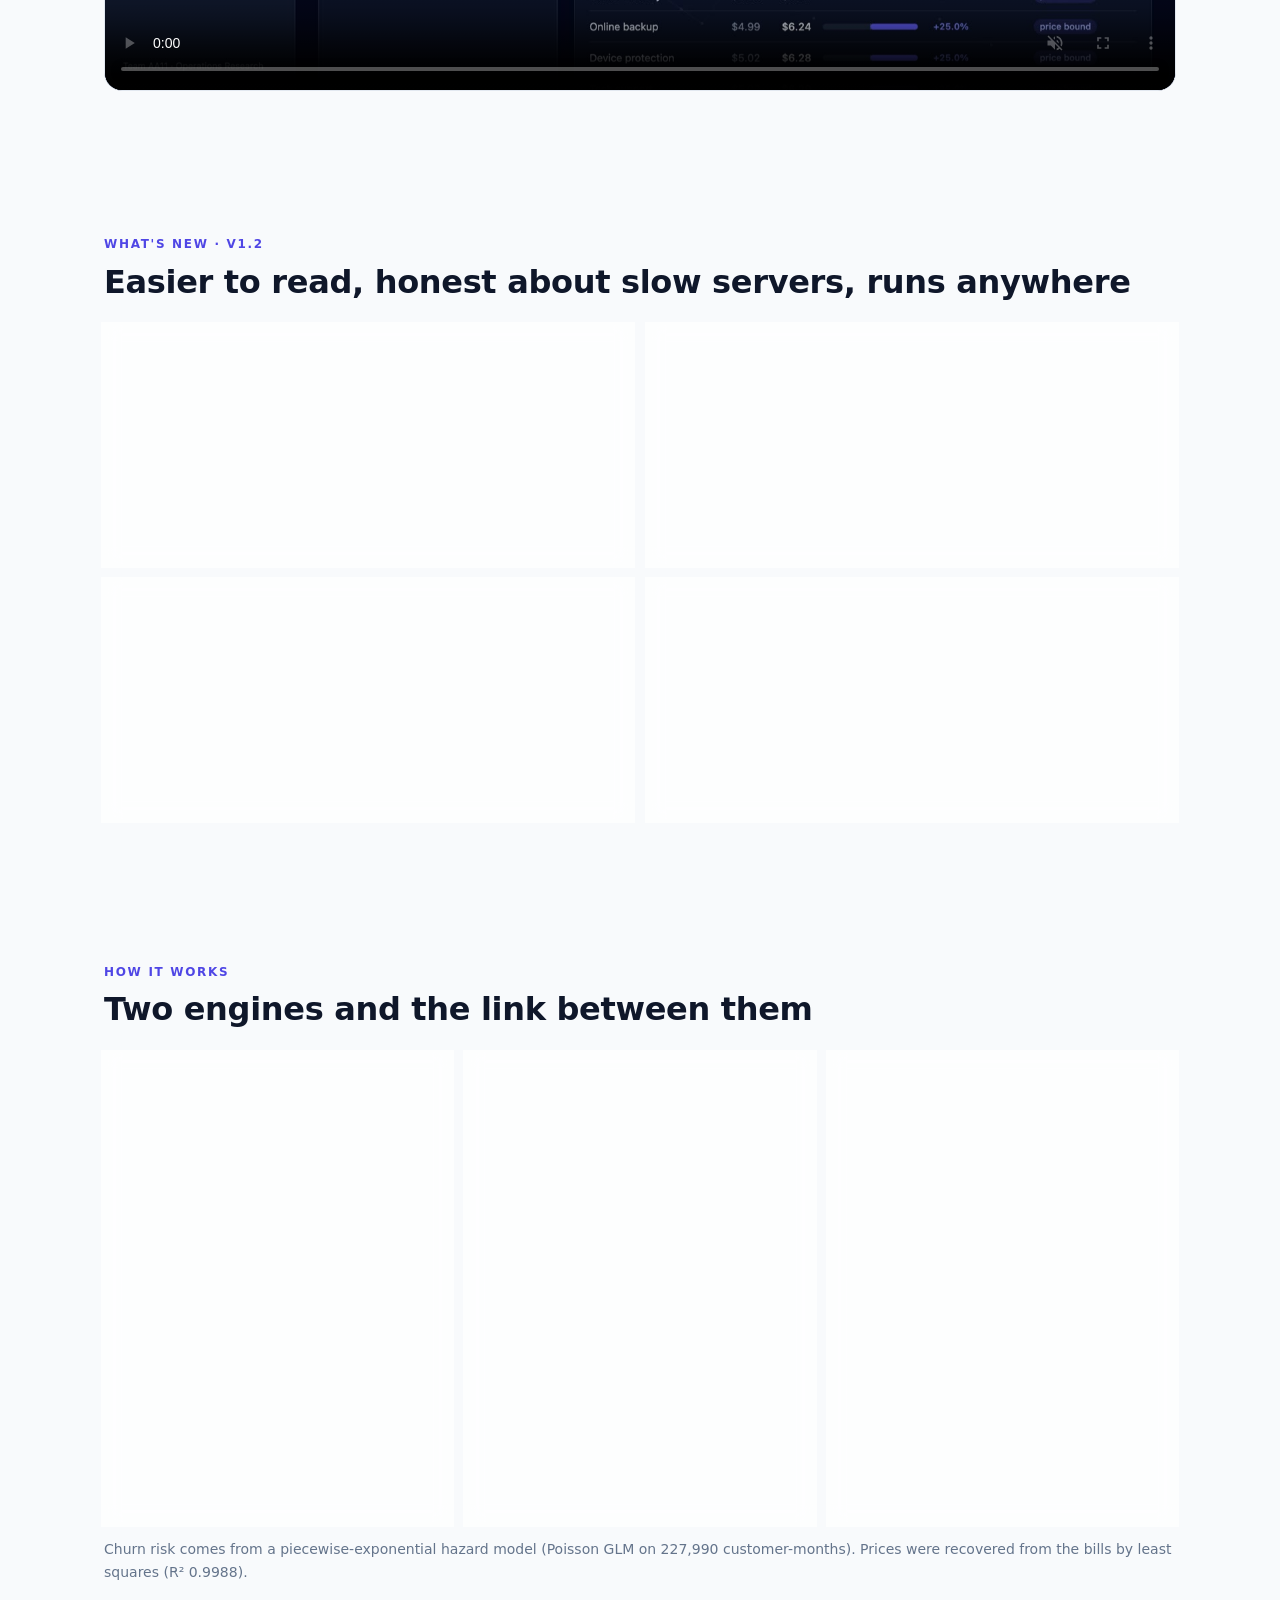
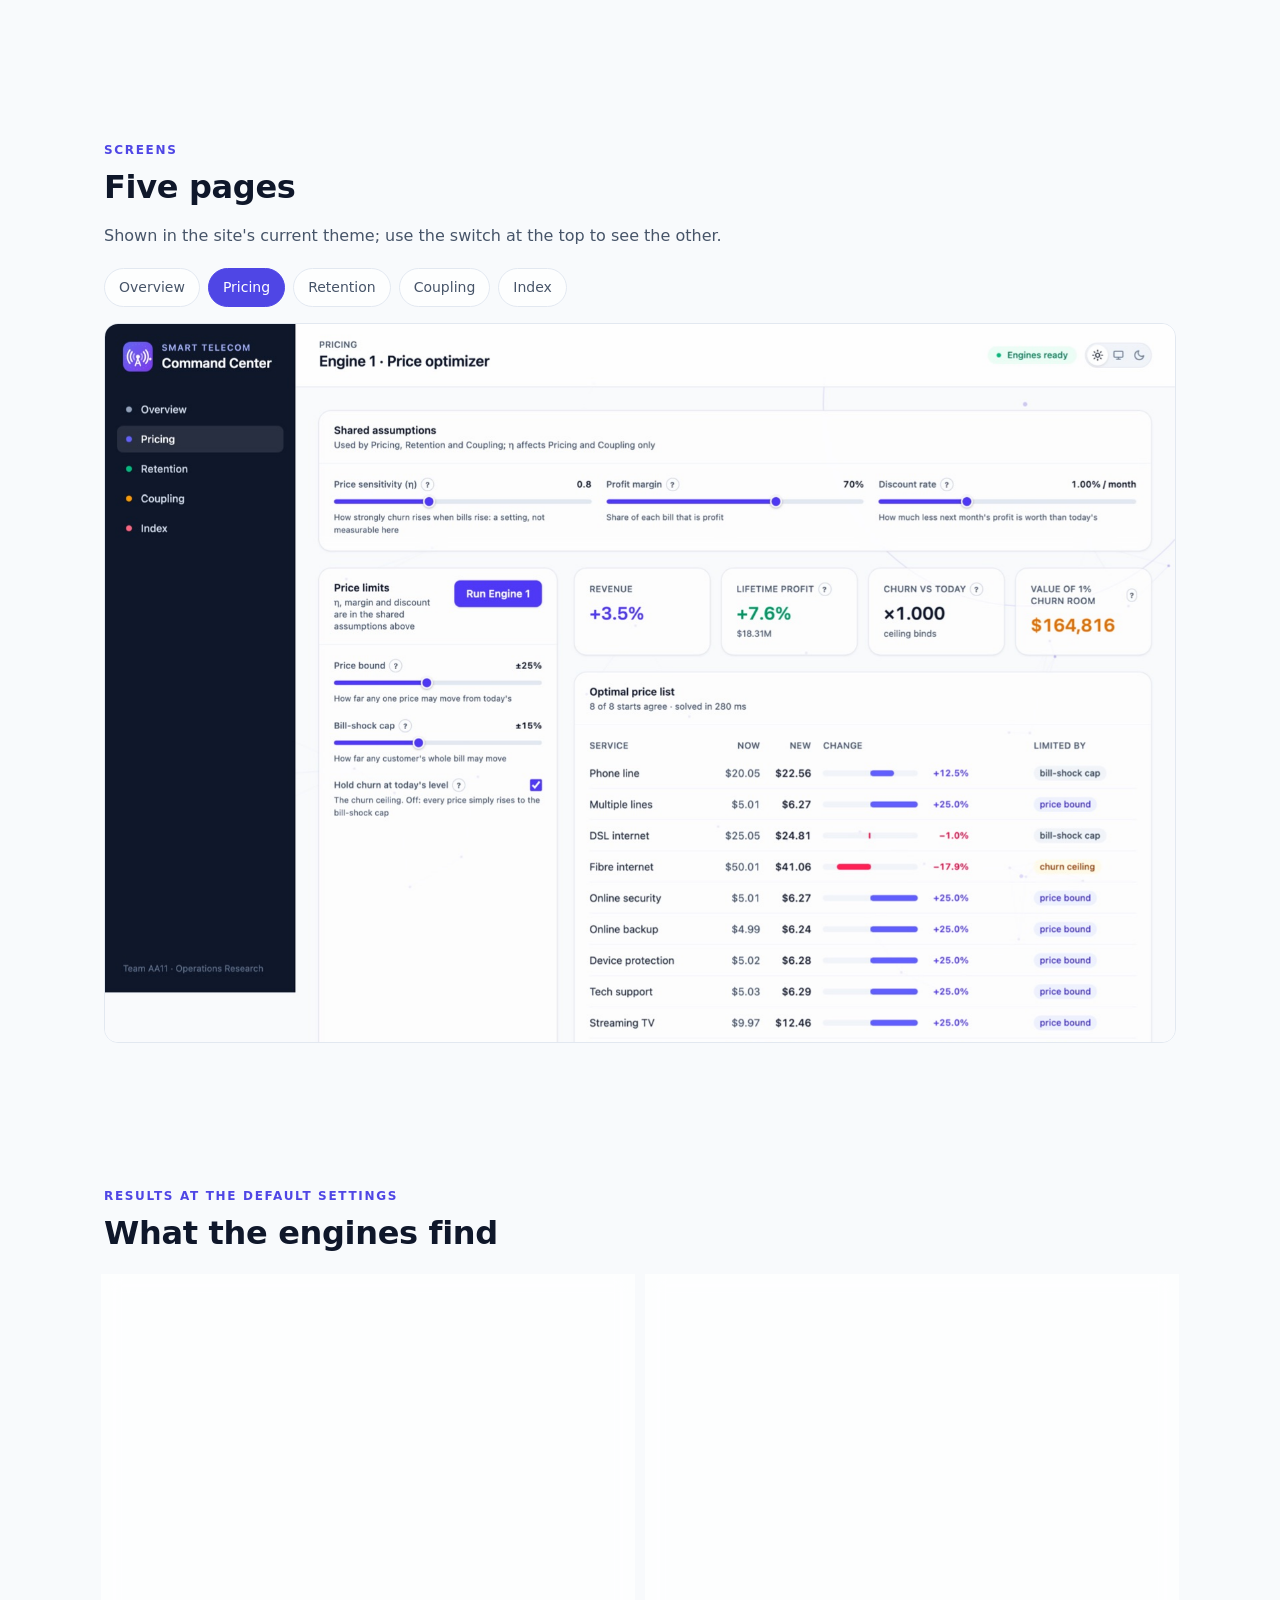
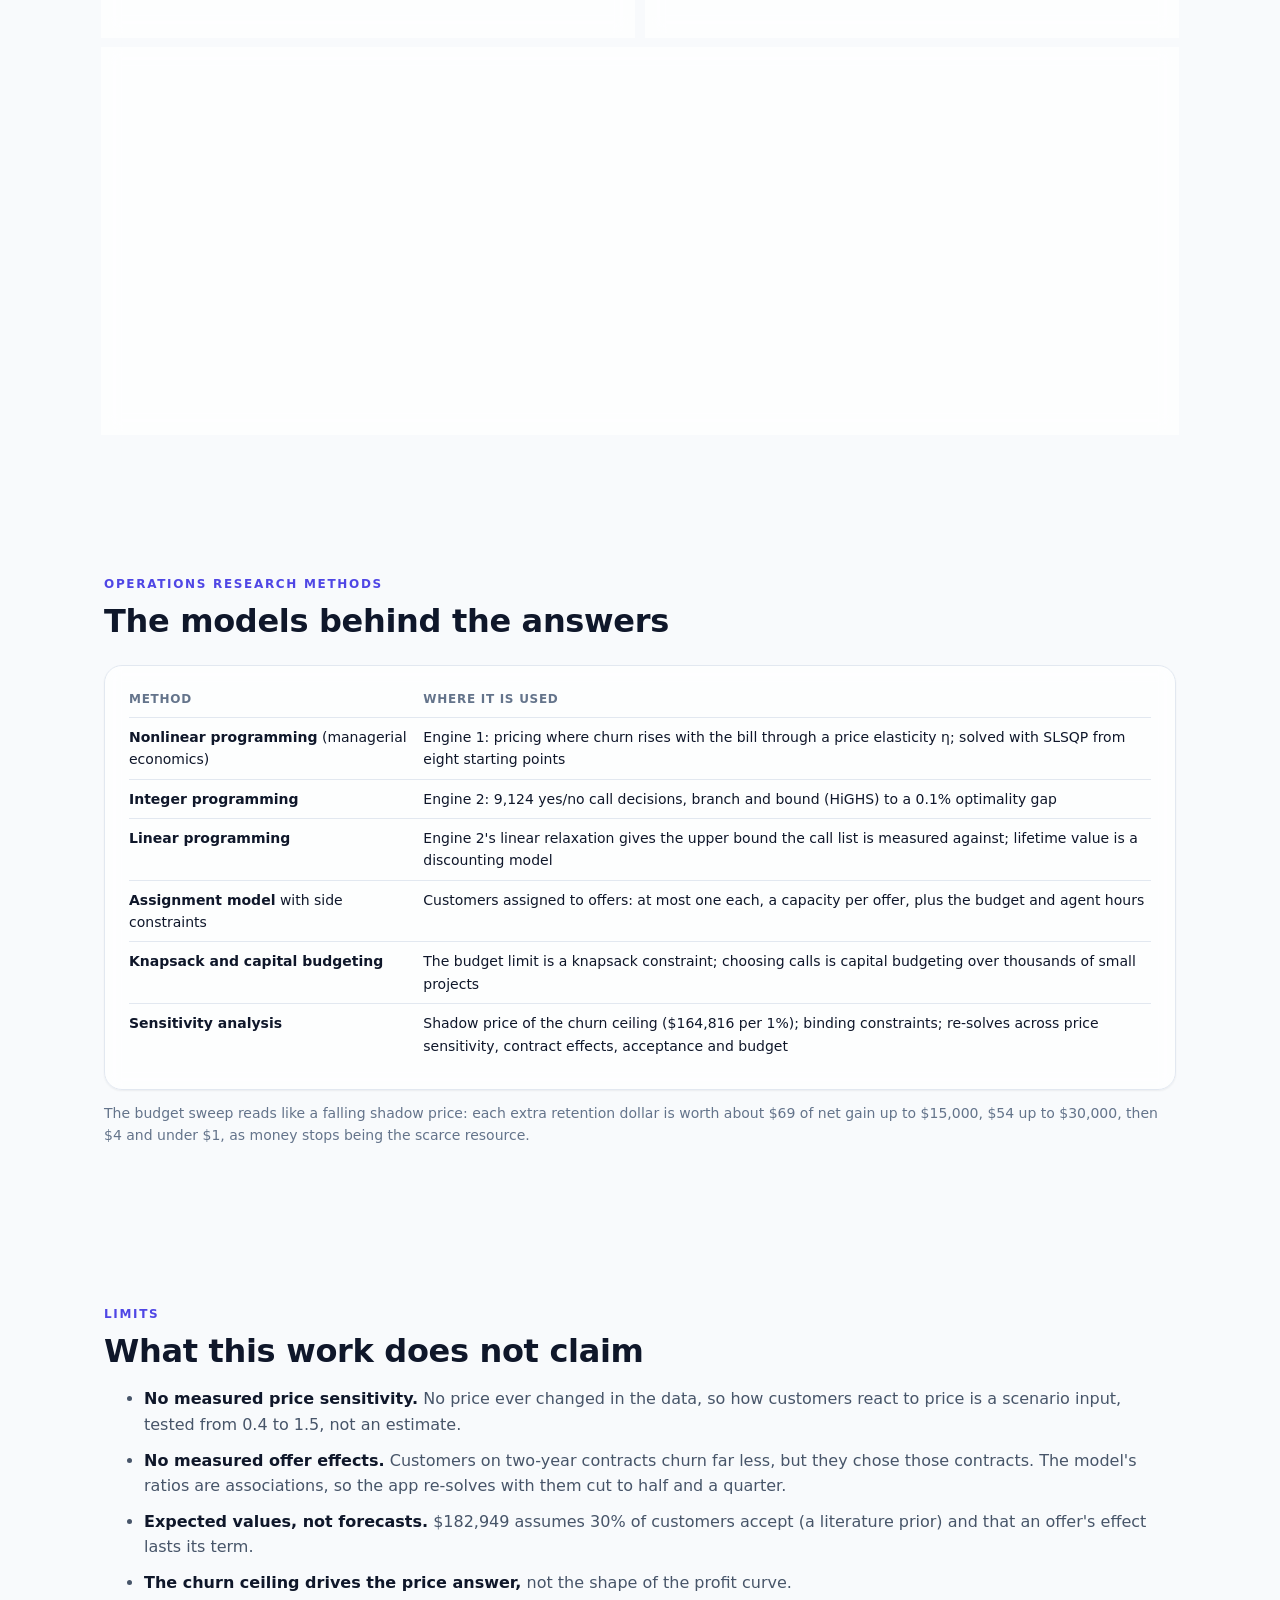
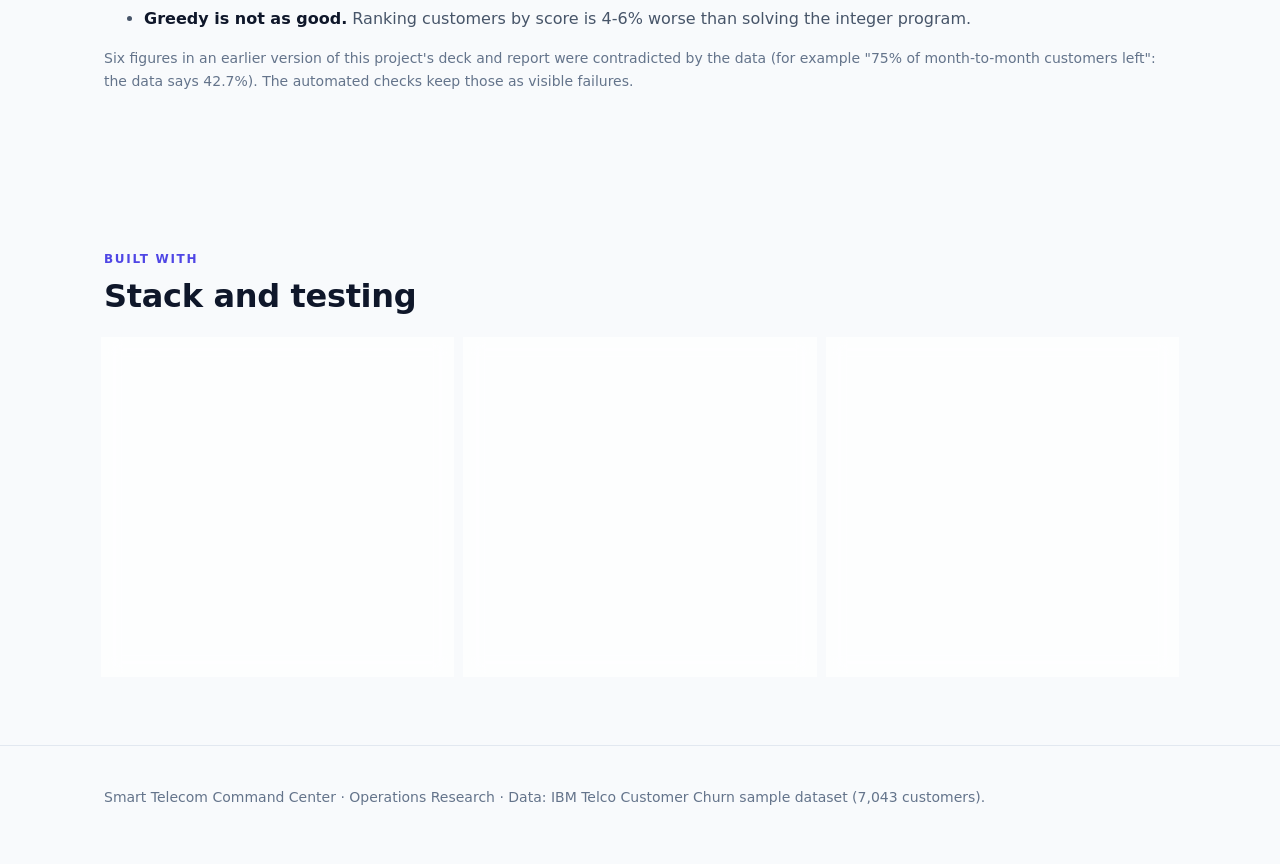
==== commit 20211675: "feat: v1.2 on the showcase: What's new, OR methods, Index in the gallery, new demo and screenshots C" ====
--- a/index.html
+++ b/index.html
@@ -27,7 +27,7 @@
         <span><small>Smart Telecom</small><b>Command Center</b></span>
       </a>
       <nav class="links" aria-label="Sections">
-        <a href="#demo">Demo</a><a href="#how">How it works</a><a href="#screens">Screens</a><a href="#results">Results</a><a href="#honesty">Limits</a><a href="#stack">Built with</a>
+        <a href="#demo">Demo</a><a href="#new">What's new</a><a href="#how">How it works</a><a href="#screens">Screens</a><a href="#results">Results</a><a href="#methods">OR methods</a><a href="#honesty">Limits</a><a href="#stack">Built with</a>
       </nav>
       <div class="right">
       <nav class="pagetabs" aria-label="Pages"><a href="index.html" aria-current="page">Project</a><a href="data.html">Your data</a></nav>
@@ -49,7 +49,7 @@
           services without letting churn rise; an integer program picks which at-risk customers to call with which of six retention
           offers. A sweep then shows how retention spending frees room to raise prices.</p>
         <div class="btns">
-          <a class="btn primary" href="#demo">Watch the 40-second demo</a>
+          <a class="btn primary" href="#demo">Watch the 1-minute demo</a>
           <a class="btn ghost" id="live" href="#" hidden target="_blank" rel="noopener">Try it live</a>
           <span class="faint">Source code in a private repository, available on request.</span>
         </div>
@@ -68,8 +68,29 @@
       <div class="wrap">
         <p class="eyebrow">Demo</p>
         <h2>The app, end to end</h2>
-        <p class="muted">Engine 1 and its sensitivity check, Engine 2 and its robustness check, the coupling sweep, then light mode. Recorded from the running app.</p>
+        <p class="muted">Engine 1 and its sensitivity check, Engine 2 and its robustness check with live progress, the coupling sweep, the Index of terms, then light mode. Recorded from the running app.</p>
         <div class="video reveal"><video controls muted playsinline preload="metadata" poster="media/demo-poster.jpg" aria-label="Demo of the Smart Telecom Command Center"><source src="media/demo.mp4" type="video/mp4" /></video></div>
+      </div>
+    </section>
+
+    <section id="new" data-tone="emerald">
+      <div class="wrap">
+        <p class="eyebrow">What's new · v1.2</p>
+        <h2>Easier to read, honest about slow servers, runs anywhere</h2>
+        <div class="grid g2" style="margin-top: 24px">
+          <div class="card reveal"><h3>An Index for every term</h3>
+            <p class="muted">A new page explains every term, formula and method in plain language, with the agent time and cost of each offer read
+              straight from the engine. A "?" beside any label jumps to its entry. The retention budget is now typed as an exact amount.</p></div>
+          <div class="card reveal"><h3>Honest about slow solves</h3>
+            <p class="muted">If the solver stops at its time limit, the page says so instead of presenting a cut-short answer as the best. Long runs
+              show what they are solving and for how long, Engine 2 warns when a background run shares the server, and a run lost to a restart says so.</p></div>
+          <div class="card reveal"><h3>Repeat runs are instant</h3>
+            <p class="muted">Asking for a sweep or robustness check with the same settings as a finished one returns it at once, and an identical run
+              that is already going is joined instead of started twice, which matters on a small shared server.</p></div>
+          <div class="card reveal"><h3>Runs anywhere</h3>
+            <p class="muted">One Docker image holds the whole app, it is live on a free cloud server, and every change is tested automatically on
+              Windows and on Linux. Light and dark themes, an animated logo and a slow "signal network" background round it off.</p></div>
+        </div>
       </div>
     </section>
 
@@ -138,6 +159,28 @@
       </div>
     </section>
 
+    <section id="methods" data-tone="indigo">
+      <div class="wrap">
+        <p class="eyebrow">Operations Research methods</p>
+        <h2>The models behind the answers</h2>
+        <div class="card reveal scroll" style="margin-top: 24px">
+          <table aria-label="Operations Research methods used">
+            <thead><tr><th>Method</th><th>Where it is used</th></tr></thead>
+            <tbody>
+              <tr><td><b>Nonlinear programming</b> (managerial economics)</td><td>Engine 1: pricing where churn rises with the bill through a price elasticity η; solved with SLSQP from eight starting points</td></tr>
+              <tr><td><b>Integer programming</b></td><td>Engine 2: 9,124 yes/no call decisions, branch and bound (HiGHS) to a 0.1% optimality gap</td></tr>
+              <tr><td><b>Linear programming</b></td><td>Engine 2's linear relaxation gives the upper bound the call list is measured against; lifetime value is a discounting model</td></tr>
+              <tr><td><b>Assignment model</b> with side constraints</td><td>Customers assigned to offers: at most one each, a capacity per offer, plus the budget and agent hours</td></tr>
+              <tr><td><b>Knapsack and capital budgeting</b></td><td>The budget limit is a knapsack constraint; choosing calls is capital budgeting over thousands of small projects</td></tr>
+              <tr><td><b>Sensitivity analysis</b></td><td>Shadow price of the churn ceiling ($164,816 per 1%); binding constraints; re-solves across price sensitivity, contract effects, acceptance and budget</td></tr>
+            </tbody>
+          </table>
+        </div>
+        <p class="faint" style="margin-top: 12px">The budget sweep reads like a falling shadow price: each extra retention dollar is worth about $69 of net gain up to
+          $15,000, $54 up to $30,000, then $4 and under $1, as money stops being the scarce resource.</p>
+      </div>
+    </section>
+
     <section id="honesty" data-tone="rose">
       <div class="wrap">
         <p class="eyebrow">Limits</p>
@@ -163,8 +206,8 @@
         <h2>Stack and testing</h2>
         <div class="grid g3" style="margin-top: 24px">
           <div class="card reveal"><h3>Modelling</h3><ul class="ticks"><li>Python: NumPy, pandas, scikit-learn</li><li>SciPy SLSQP (nonlinear) and milp / HiGHS (integer)</li><li>76 checks re-derive every number from the raw CSV</li></ul></div>
-          <div class="card reveal"><h3>App</h3><ul class="ticks"><li>Node.js API with no npm dependencies</li><li>Two long-lived Python workers; slow solves run as cancellable background jobs</li><li>React 19, Tailwind CSS 4, Vite 8; light and dark themes</li></ul></div>
-          <div class="card reveal"><h3>Testing</h3><ul class="ticks"><li>API test against reference numbers</li><li>Browser test (Playwright) in Chromium and WebKit</li><li>Every test on Windows in GitHub Actions</li></ul></div>
+          <div class="card reveal"><h3>App</h3><ul class="ticks"><li>Node.js API with no npm dependencies</li><li>Two long-lived Python workers; slow solves run as cancellable background jobs, reused when repeated</li><li>React 19, Tailwind CSS 4, Vite 8; light and dark themes</li><li>One Docker image; live on Render</li></ul></div>
+          <div class="card reveal"><h3>Testing</h3><ul class="ticks"><li>API test against reference numbers</li><li>Browser test (Playwright, 25 steps) in Chromium and WebKit</li><li>Every test on Windows, and the Docker image on Linux, in GitHub Actions</li></ul></div>
         </div>
       </div>
     </section>
@@ -186,7 +229,7 @@
         ['02-pricing', 'Pricing', 'Engine 1: the optimal price list, what limits each price, and the sensitivity check.'],
         ['03-retention', 'Retention', 'Engine 2: value preserved, the offer mix, the robustness check, and the call list.'],
         ['04-coupling', 'Coupling', 'Net gain against retention budget, solved as a background job.'],
-        ['05-checks', 'Data & checks', 'Verification status and the assumptions behind every number.']];
+        ['05-index', 'Index', 'Every term, formula and method in plain language, and the agent time and cost per offer.']];
       const tabs = document.querySelector('.tabs'), panel = document.querySelector('.shot');
       const show = (i) => {
         const [f, name, what] = pages[i];
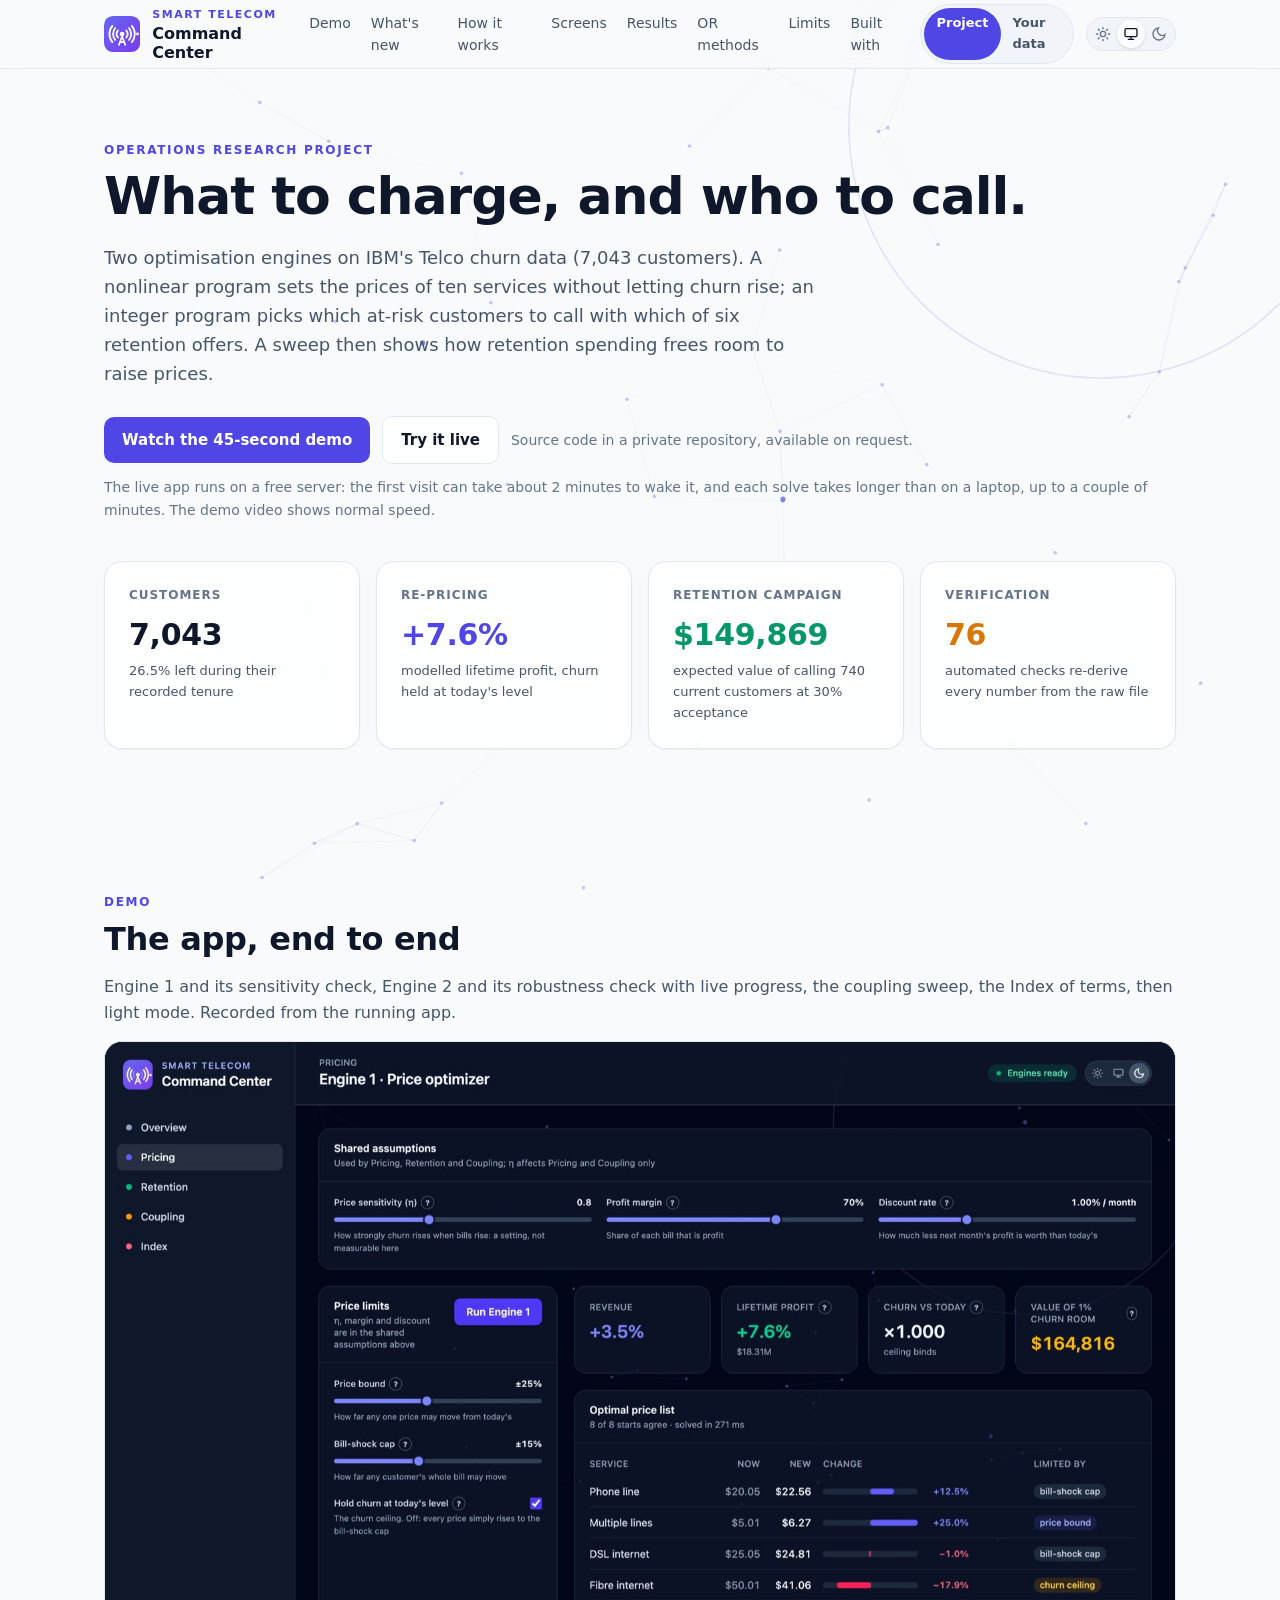
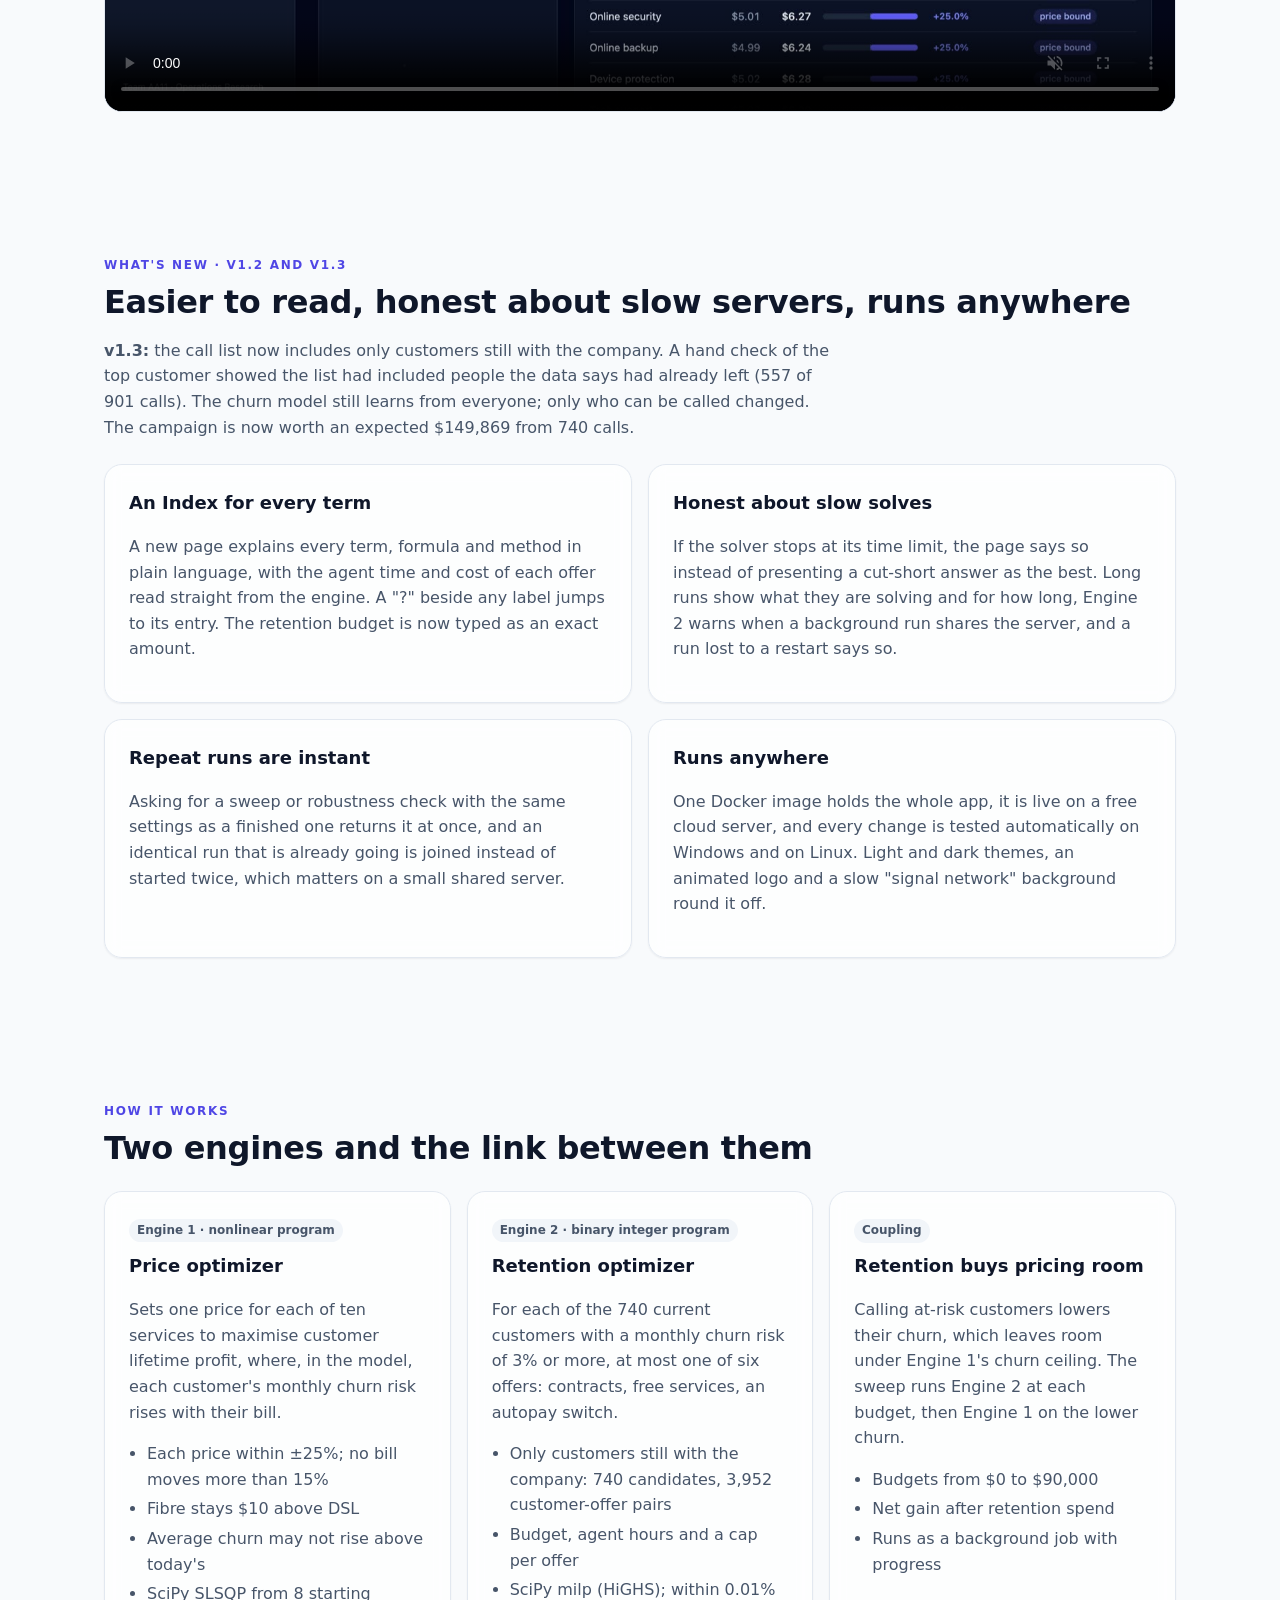
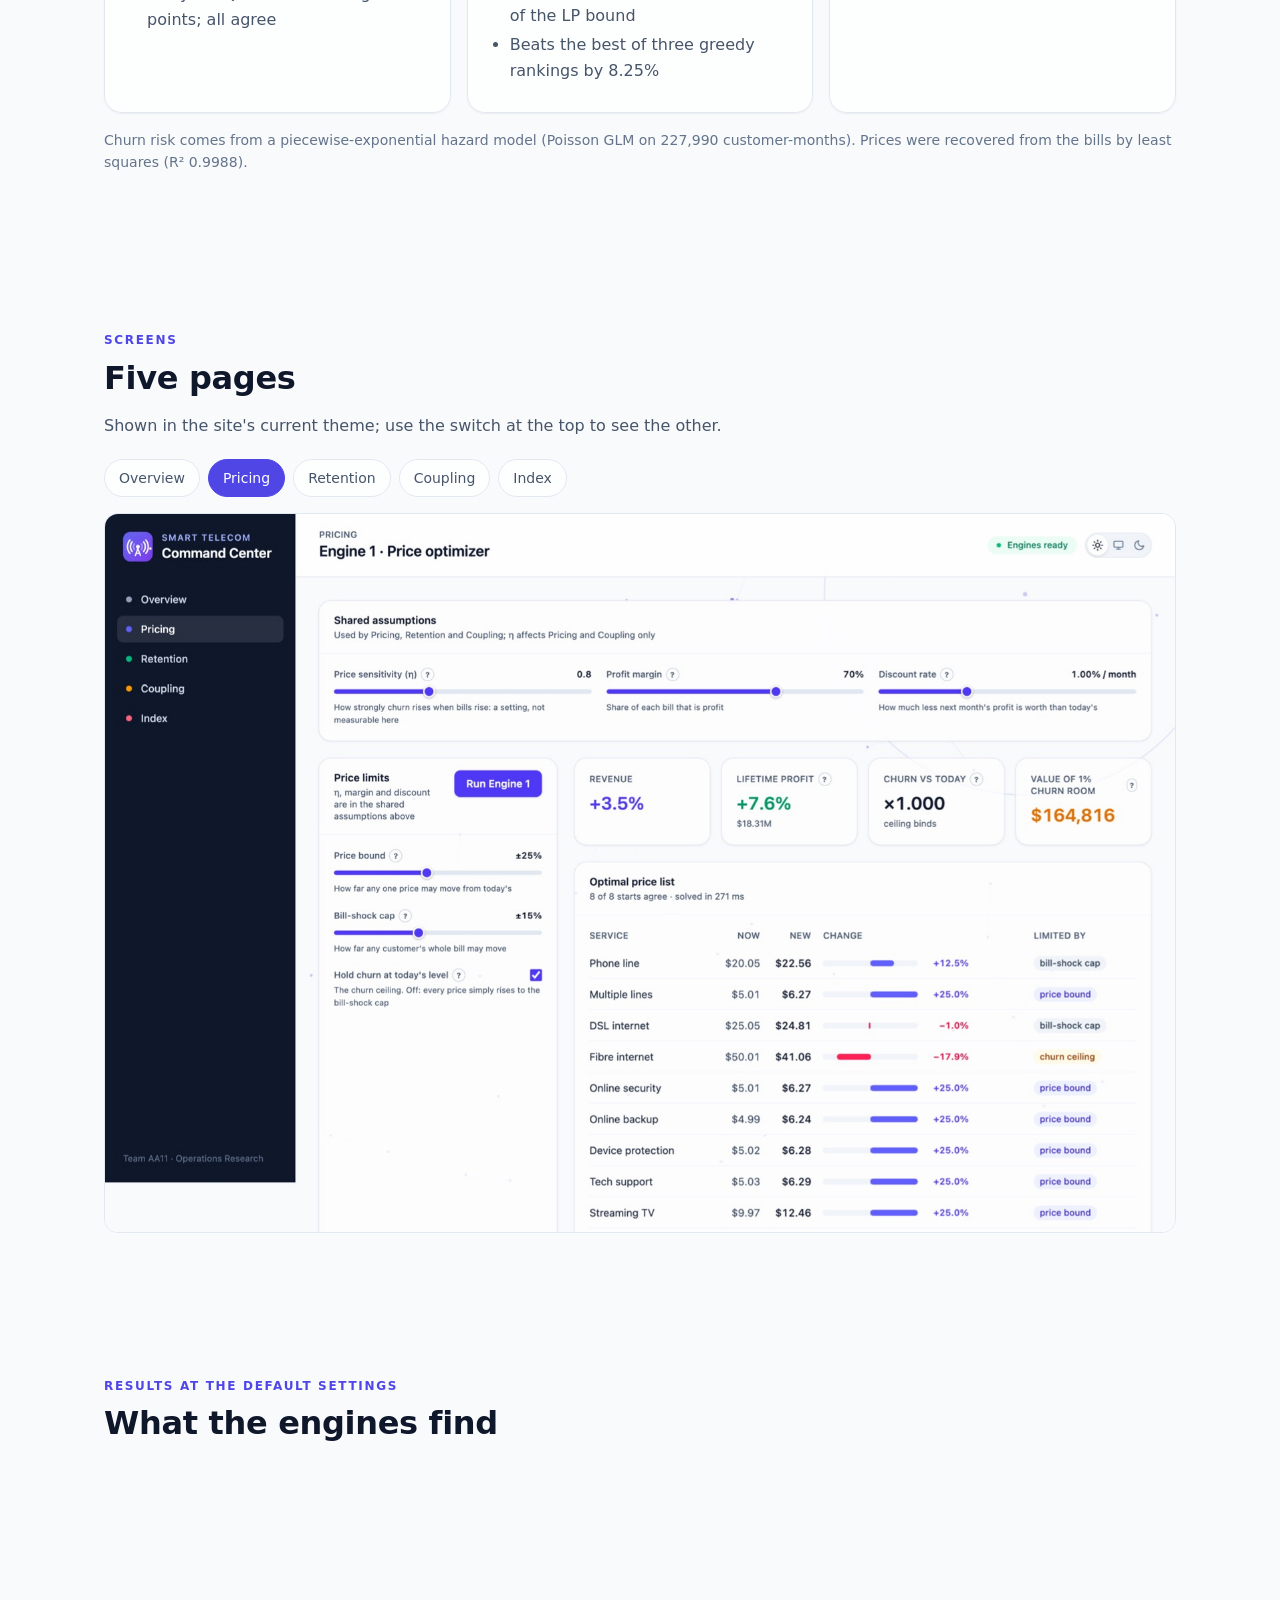
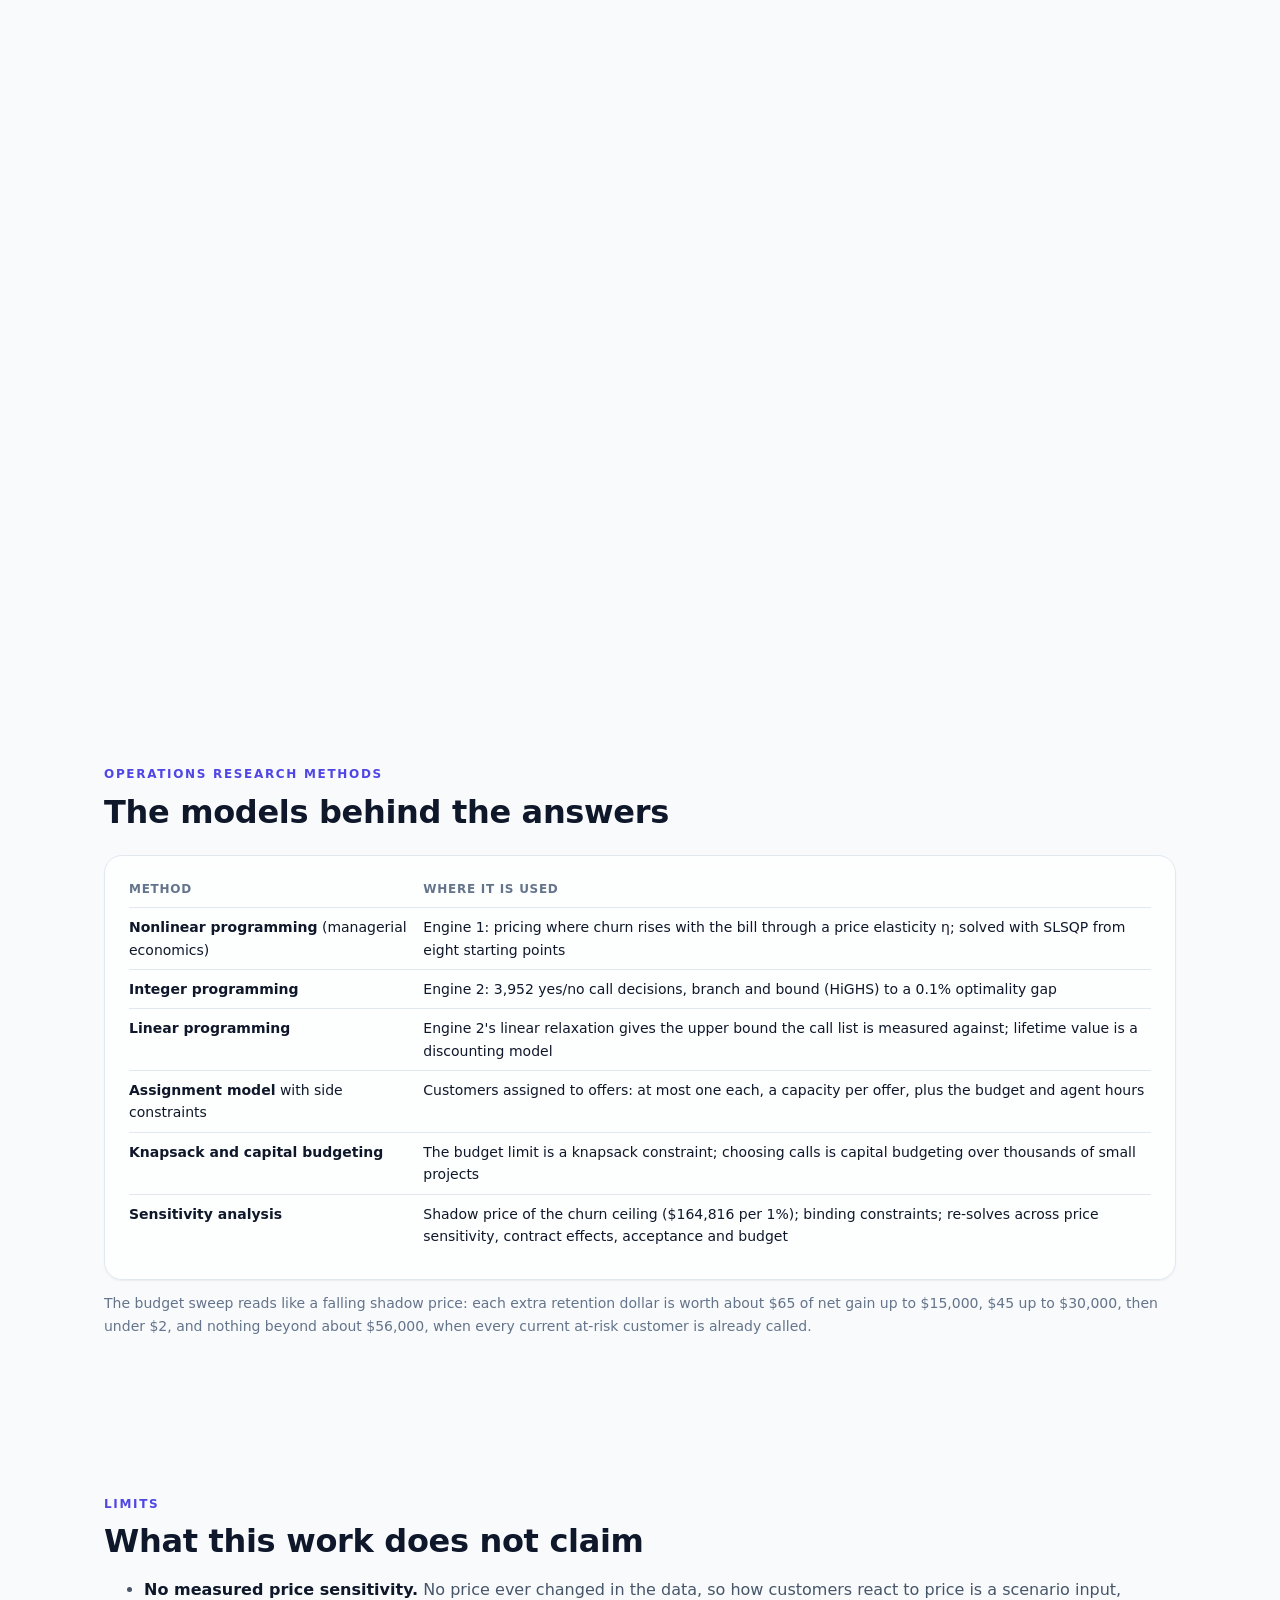
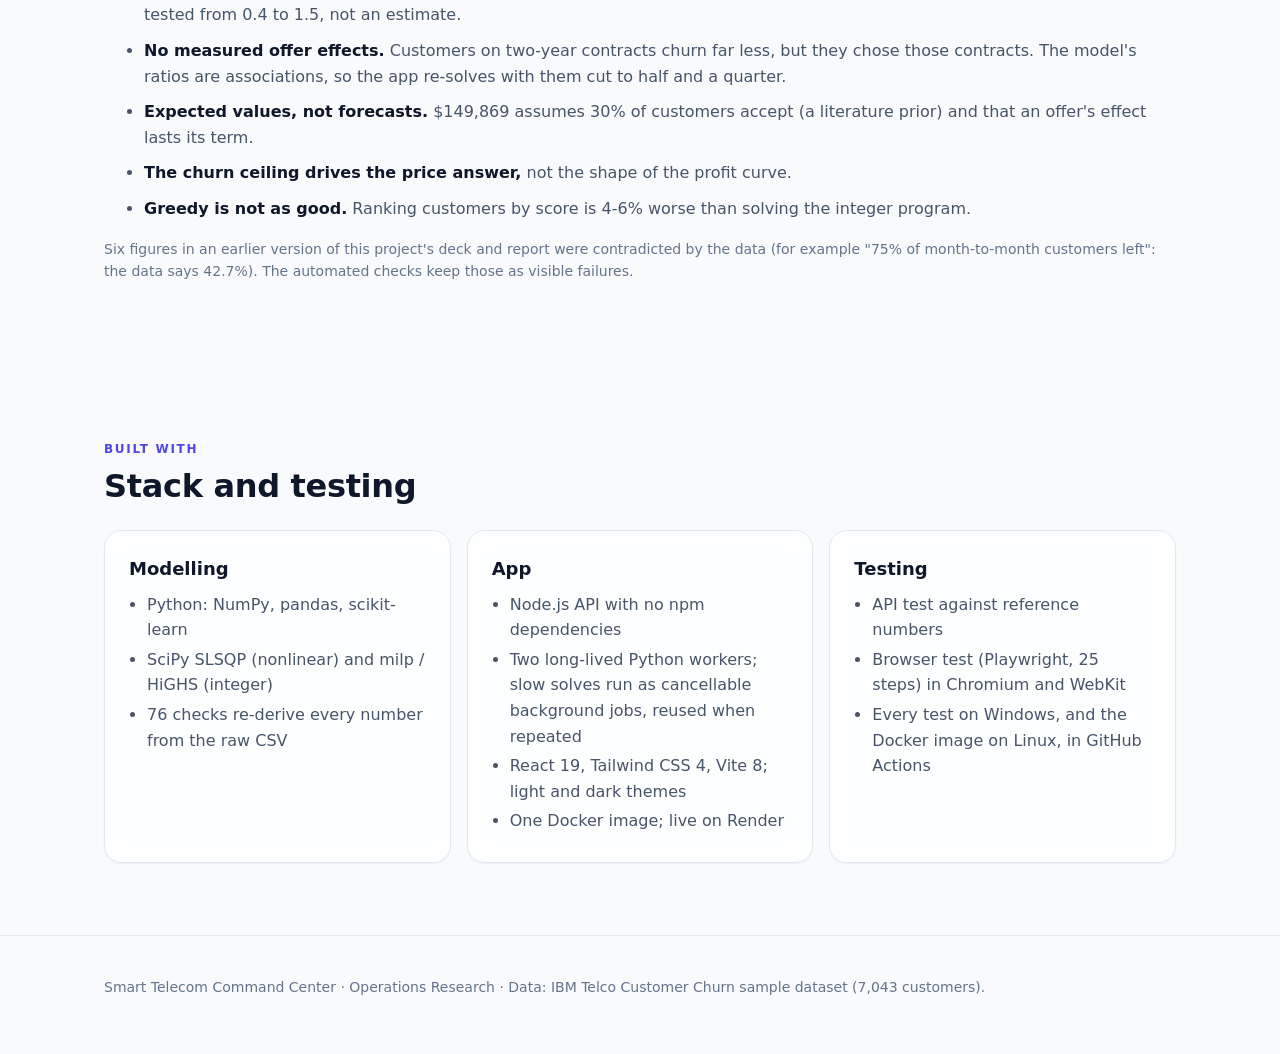
==== commit 523b7127: "feat: v1.3 on the showcase: current customers only ($149,869 from 740 calls), new coupling curve, sc" ====
--- a/index.html
+++ b/index.html
@@ -49,7 +49,7 @@
           services without letting churn rise; an integer program picks which at-risk customers to call with which of six retention
           offers. A sweep then shows how retention spending frees room to raise prices.</p>
         <div class="btns">
-          <a class="btn primary" href="#demo">Watch the 1-minute demo</a>
+          <a class="btn primary" href="#demo">Watch the 45-second demo</a>
           <a class="btn ghost" id="live" href="#" hidden target="_blank" rel="noopener">Try it live</a>
           <span class="faint">Source code in a private repository, available on request.</span>
         </div>
@@ -58,7 +58,7 @@
         <div class="grid g4" style="margin-top: 40px">
           <div class="card kpi reveal"><div class="label">Customers</div><div class="value">7,043</div><div class="note">26.5% left during their recorded tenure</div></div>
           <div class="card kpi reveal"><div class="label">Re-pricing</div><div class="value tone-indigo">+7.6%</div><div class="note">modelled lifetime profit, churn held at today's level</div></div>
-          <div class="card kpi reveal"><div class="label">Retention campaign</div><div class="value tone-emerald">$182,949</div><div class="note">expected value of 901 calls at 30% acceptance</div></div>
+          <div class="card kpi reveal"><div class="label">Retention campaign</div><div class="value tone-emerald">$149,869</div><div class="note">expected value of calling 740 current customers at 30% acceptance</div></div>
           <div class="card kpi reveal"><div class="label">Verification</div><div class="value tone-amber">76</div><div class="note">automated checks re-derive every number from the raw file</div></div>
         </div>
       </div>
@@ -75,8 +75,11 @@
 
     <section id="new" data-tone="emerald">
       <div class="wrap">
-        <p class="eyebrow">What's new · v1.2</p>
+        <p class="eyebrow">What's new · v1.2 and v1.3</p>
         <h2>Easier to read, honest about slow servers, runs anywhere</h2>
+        <p class="muted" style="max-width: 72ch"><b>v1.3:</b> the call list now includes only customers still with the company. A hand check of
+          the top customer showed the list had included people the data says had already left (557 of 901 calls). The churn model still
+          learns from everyone; only who can be called changed. The campaign is now worth an expected $149,869 from 740 calls.</p>
         <div class="grid g2" style="margin-top: 24px">
           <div class="card reveal"><h3>An Index for every term</h3>
             <p class="muted">A new page explains every term, formula and method in plain language, with the agent time and cost of each offer read
@@ -104,9 +107,9 @@
               monthly churn risk rises with their bill.</p>
             <ul class="ticks"><li>Each price within ±25%; no bill moves more than 15%</li><li>Fibre stays $10 above DSL</li><li>Average churn may not rise above today's</li><li>SciPy SLSQP from 8 starting points; all agree</li></ul></div>
           <div class="card reveal"><span class="tag">Engine 2 · binary integer program</span><h3>Retention optimizer</h3>
-            <p class="muted">For each of 1,651 customers with a monthly churn risk of 3% or more, at most one of six offers: contracts, free
+            <p class="muted">For each of the 740 current customers with a monthly churn risk of 3% or more, at most one of six offers: contracts, free
               services, an autopay switch.</p>
-            <ul class="ticks"><li>9,124 eligible customer-offer pairs</li><li>Budget, agent hours and a cap per offer</li><li>SciPy milp (HiGHS); within 0.01% of the LP bound</li><li>Beats the best of three greedy rankings by 5.16%</li></ul></div>
+            <ul class="ticks"><li>Only customers still with the company: 740 candidates, 3,952 customer-offer pairs</li><li>Budget, agent hours and a cap per offer</li><li>SciPy milp (HiGHS); within 0.01% of the LP bound</li><li>Beats the best of three greedy rankings by 8.25%</li></ul></div>
           <div class="card reveal"><span class="tag">Coupling</span><h3>Retention buys pricing room</h3>
             <p class="muted">Calling at-risk customers lowers their churn, which leaves room under Engine 1's churn ceiling. The sweep runs
               Engine 2 at each budget, then Engine 1 on the lower churn.</p>
@@ -138,9 +141,9 @@
             <p class="muted">The pattern is identical for price sensitivity anywhere from 0.4 to 1.5; only the size of the fibre cut moves
               (−17.6% to −18.3%). Each extra 1% of churn the business would accept is worth $164,816.</p></div>
           <div class="card reveal"><h3>Who to call</h3>
-            <p class="muted">$30,000, 500 agent hours, at most 350 customers per offer: 901 customers called (350 autopay, 349 one-year,
-              198 two-year, 4 online security) for an expected $182,949.</p>
-            <p class="muted">Re-solved with contract effects cut to half or a quarter, or acceptance at 15% or 50%: about 80-95% of the same
+            <p class="muted">$30,000, 500 agent hours, at most 350 customers per offer: all 740 current at-risk customers called (350 two-year contracts,
+              350 autopay, 40 two-year + tech support) for an expected $149,869. Customers the data says already left are not called.</p>
+            <p class="muted">Re-solved with contract effects cut to half or a quarter, or acceptance at 15% or 50%: 94-100% of the same
               customers are still called. <em>Which</em> offer they get is less stable, so the call list is the firm output.</p></div>
         </div>
         <div class="card reveal" style="margin-top: 16px"><h3>Retention spend vs pricing room</h3>
@@ -148,14 +151,14 @@
             <thead><tr><th>Retention budget</th><th class="r">Offer value</th><th class="r">Net gain</th><th class="r">Fibre price</th></tr></thead>
             <tbody>
               <tr><td>$0</td><td class="r">$0</td><td class="r"><b>$1.29M</b></td><td class="r">−17.9%</td></tr>
-              <tr><td>$15,000</td><td class="r">$96,719</td><td class="r"><b>$2.32M</b></td><td class="r">+0.4%</td></tr>
-              <tr><td>$30,000</td><td class="r">$182,949</td><td class="r"><b>$3.15M</b></td><td class="r">+15.0%</td></tr>
-              <tr><td>$60,000</td><td class="r">$322,279</td><td class="r"><b>$3.28M</b></td><td class="r">+15.0%</td></tr>
-              <tr><td>$90,000</td><td class="r">$372,420</td><td class="r"><b>$3.30M</b></td><td class="r">+15.0%</td></tr>
+              <tr><td>$15,000</td><td class="r">$89,635</td><td class="r"><b>$2.27M</b></td><td class="r">−0.5%</td></tr>
+              <tr><td>$30,000</td><td class="r">$149,869</td><td class="r"><b>$2.94M</b></td><td class="r">+11.0%</td></tr>
+              <tr><td>$60,000</td><td class="r">$168,068</td><td class="r"><b>$2.99M</b></td><td class="r">+12.3%</td></tr>
+              <tr><td>$90,000</td><td class="r">$168,068</td><td class="r"><b>$2.99M</b></td><td class="r">+12.3%</td></tr>
             </tbody>
           </table>
           <p class="faint" style="margin-top: 12px">Net gain is modelled lifetime profit after retention spend, against today's $17.01M. Most of
-            the gain comes from the first $30,000; from there every price is at the 15% limit and extra spend only adds offer value.</p></div>
+            the gain comes from the first $30,000; beyond about $56,000 nothing more can be spent, because every current at-risk customer is already called.</p></div>
       </div>
     </section>
 
@@ -168,7 +171,7 @@
             <thead><tr><th>Method</th><th>Where it is used</th></tr></thead>
             <tbody>
               <tr><td><b>Nonlinear programming</b> (managerial economics)</td><td>Engine 1: pricing where churn rises with the bill through a price elasticity η; solved with SLSQP from eight starting points</td></tr>
-              <tr><td><b>Integer programming</b></td><td>Engine 2: 9,124 yes/no call decisions, branch and bound (HiGHS) to a 0.1% optimality gap</td></tr>
+              <tr><td><b>Integer programming</b></td><td>Engine 2: 3,952 yes/no call decisions, branch and bound (HiGHS) to a 0.1% optimality gap</td></tr>
               <tr><td><b>Linear programming</b></td><td>Engine 2's linear relaxation gives the upper bound the call list is measured against; lifetime value is a discounting model</td></tr>
               <tr><td><b>Assignment model</b> with side constraints</td><td>Customers assigned to offers: at most one each, a capacity per offer, plus the budget and agent hours</td></tr>
               <tr><td><b>Knapsack and capital budgeting</b></td><td>The budget limit is a knapsack constraint; choosing calls is capital budgeting over thousands of small projects</td></tr>
@@ -176,8 +179,8 @@
             </tbody>
           </table>
         </div>
-        <p class="faint" style="margin-top: 12px">The budget sweep reads like a falling shadow price: each extra retention dollar is worth about $69 of net gain up to
-          $15,000, $54 up to $30,000, then $4 and under $1, as money stops being the scarce resource.</p>
+        <p class="faint" style="margin-top: 12px">The budget sweep reads like a falling shadow price: each extra retention dollar is worth about $65 of net gain up to
+          $15,000, $45 up to $30,000, then under $2, and nothing beyond about $56,000, when every current at-risk customer is already called.</p>
       </div>
     </section>
 
@@ -190,7 +193,7 @@
             tested from 0.4 to 1.5, not an estimate.</li>
           <li><b>No measured offer effects.</b> Customers on two-year contracts churn far less, but they chose those contracts. The model's
             ratios are associations, so the app re-solves with them cut to half and a quarter.</li>
-          <li><b>Expected values, not forecasts.</b> $182,949 assumes 30% of customers accept (a literature prior) and that an offer's effect
+          <li><b>Expected values, not forecasts.</b> $149,869 assumes 30% of customers accept (a literature prior) and that an offer's effect
             lasts its term.</li>
           <li><b>The churn ceiling drives the price answer,</b> not the shape of the profit curve.</li>
           <li><b>Greedy is not as good.</b> Ranking customers by score is 4-6% worse than solving the integer program.</li>
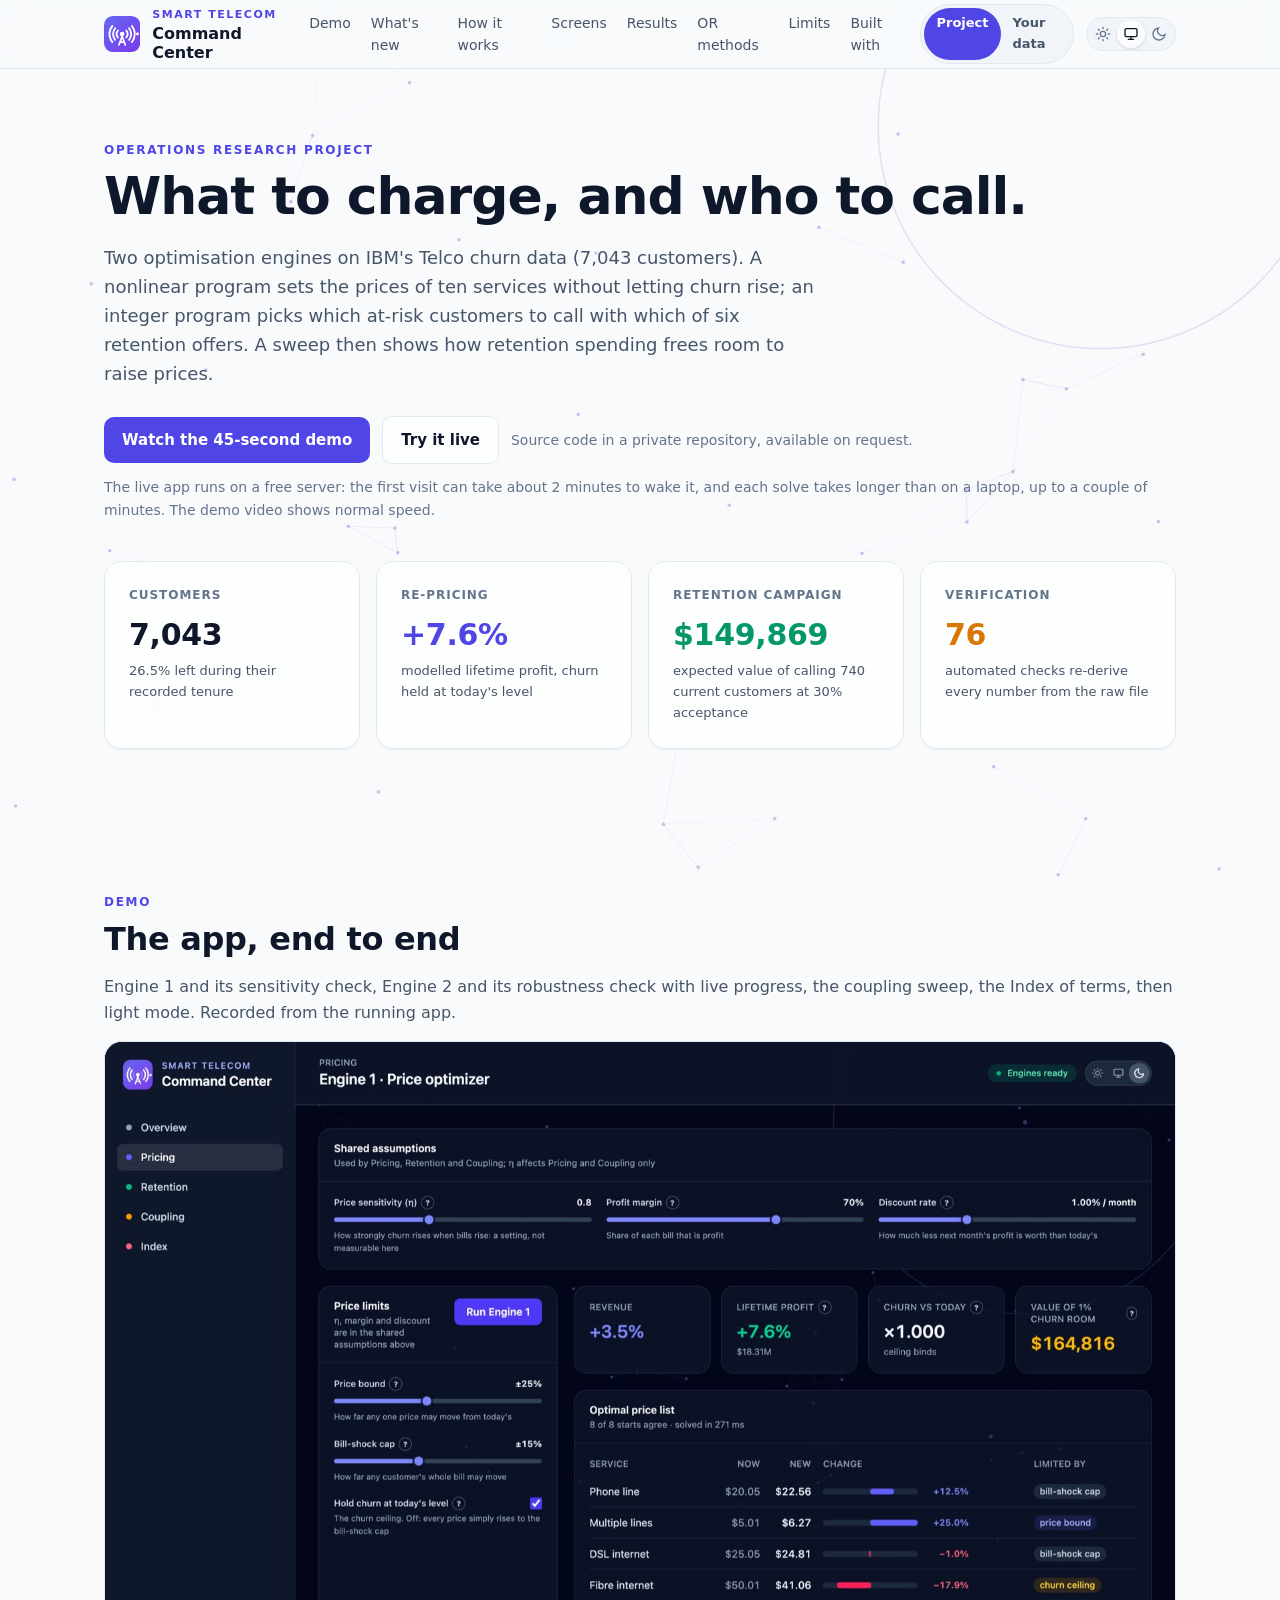
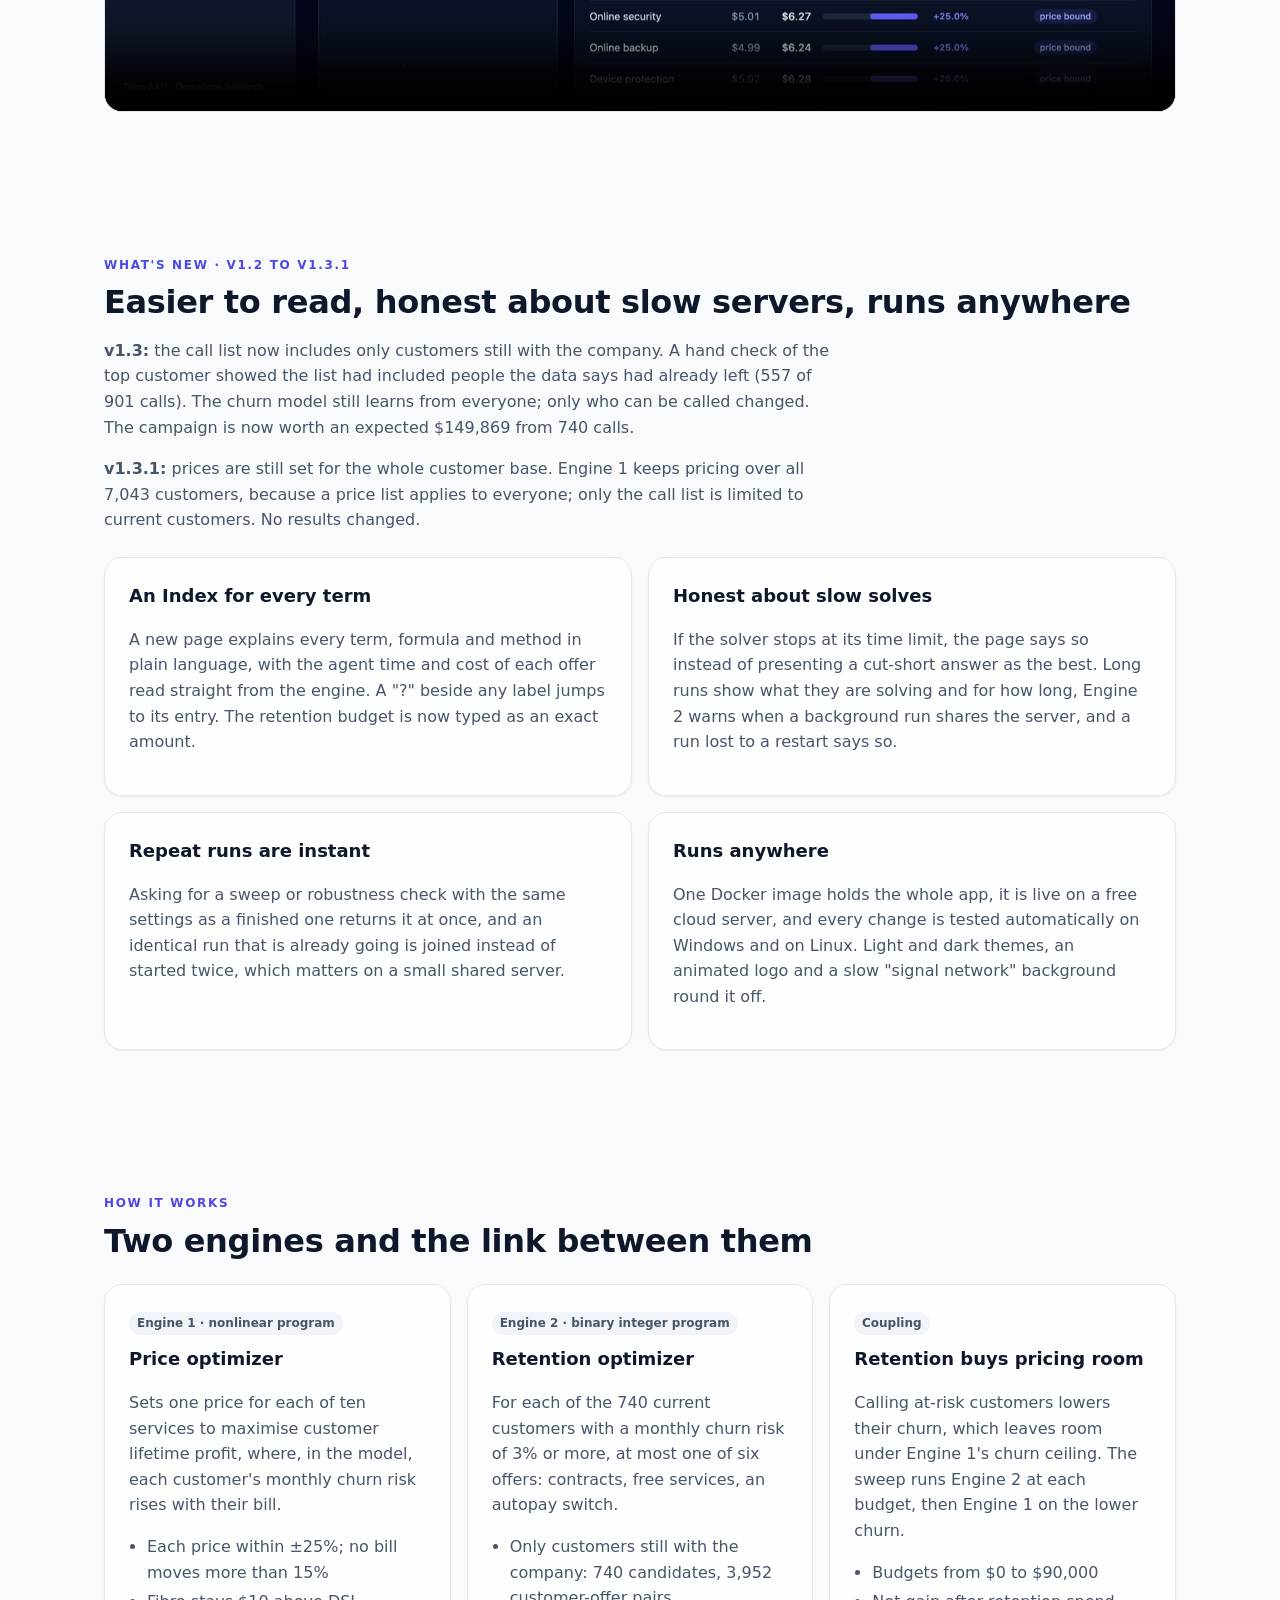
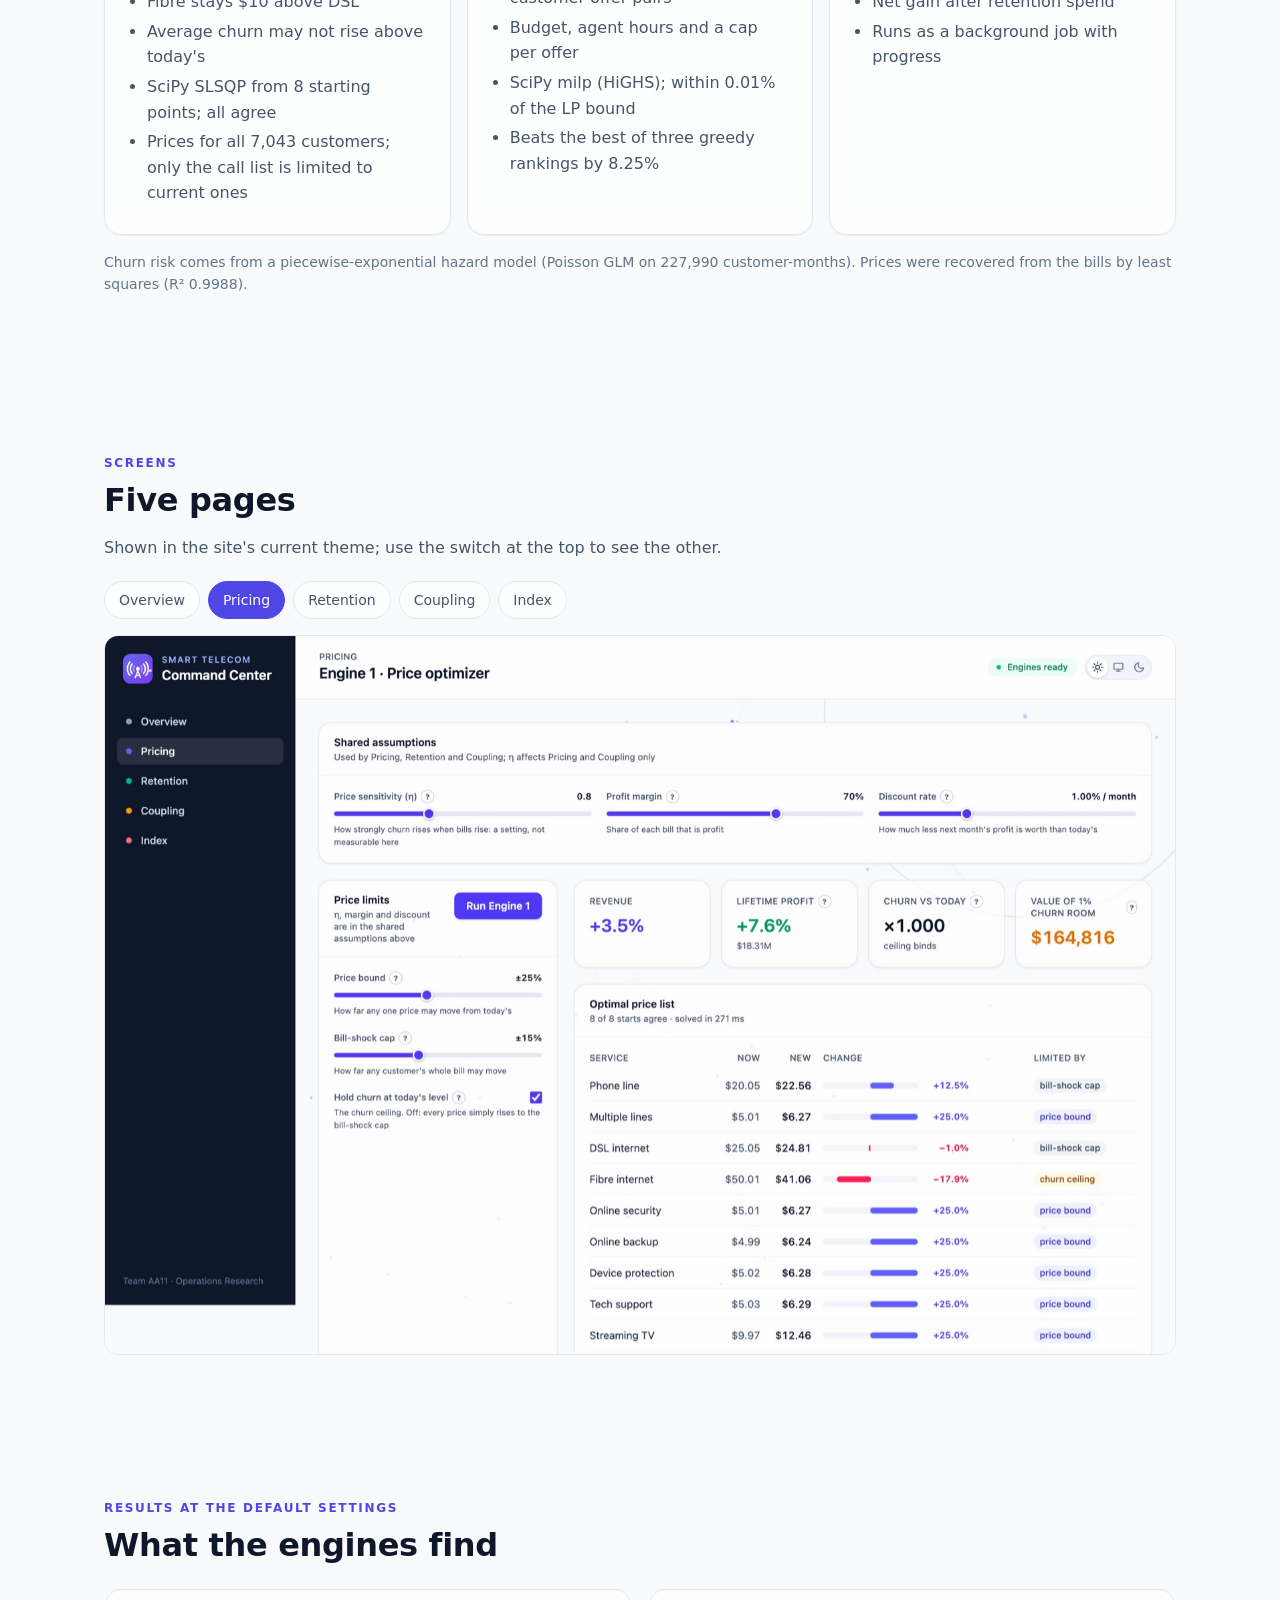
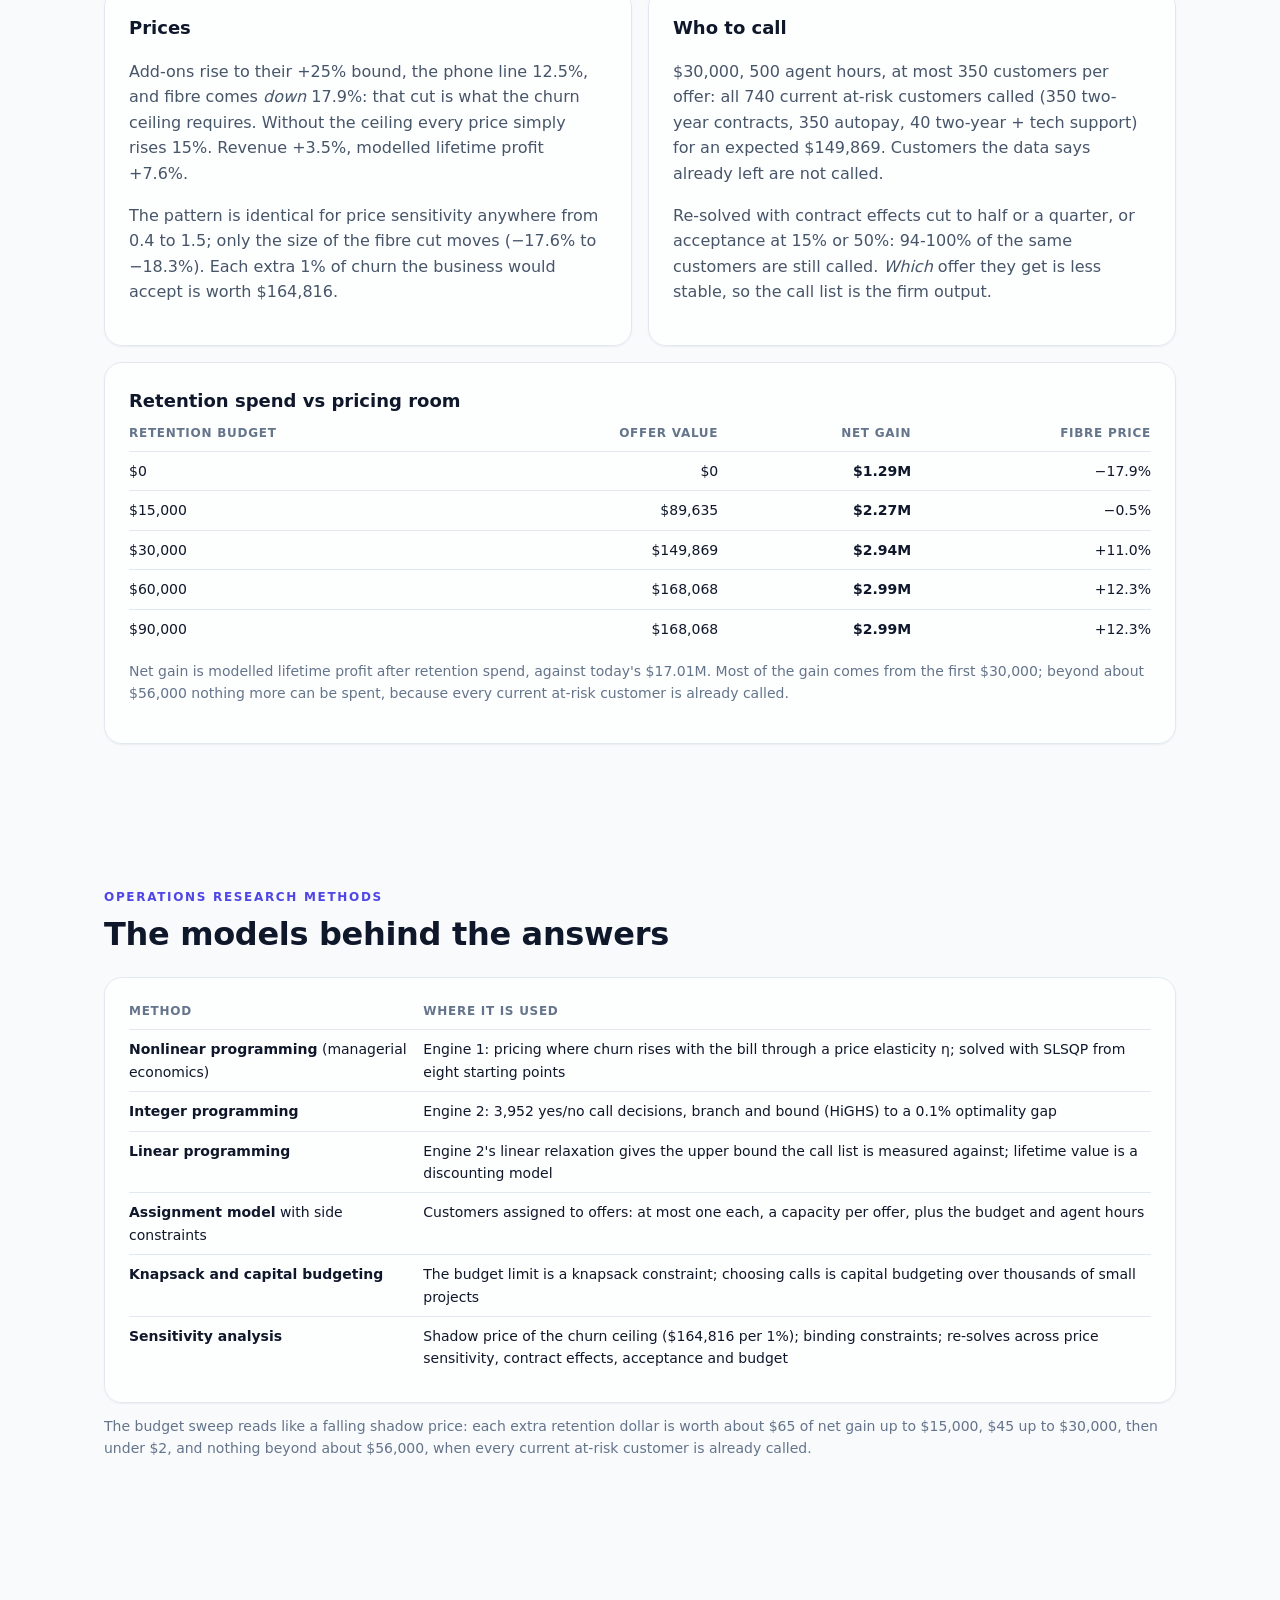
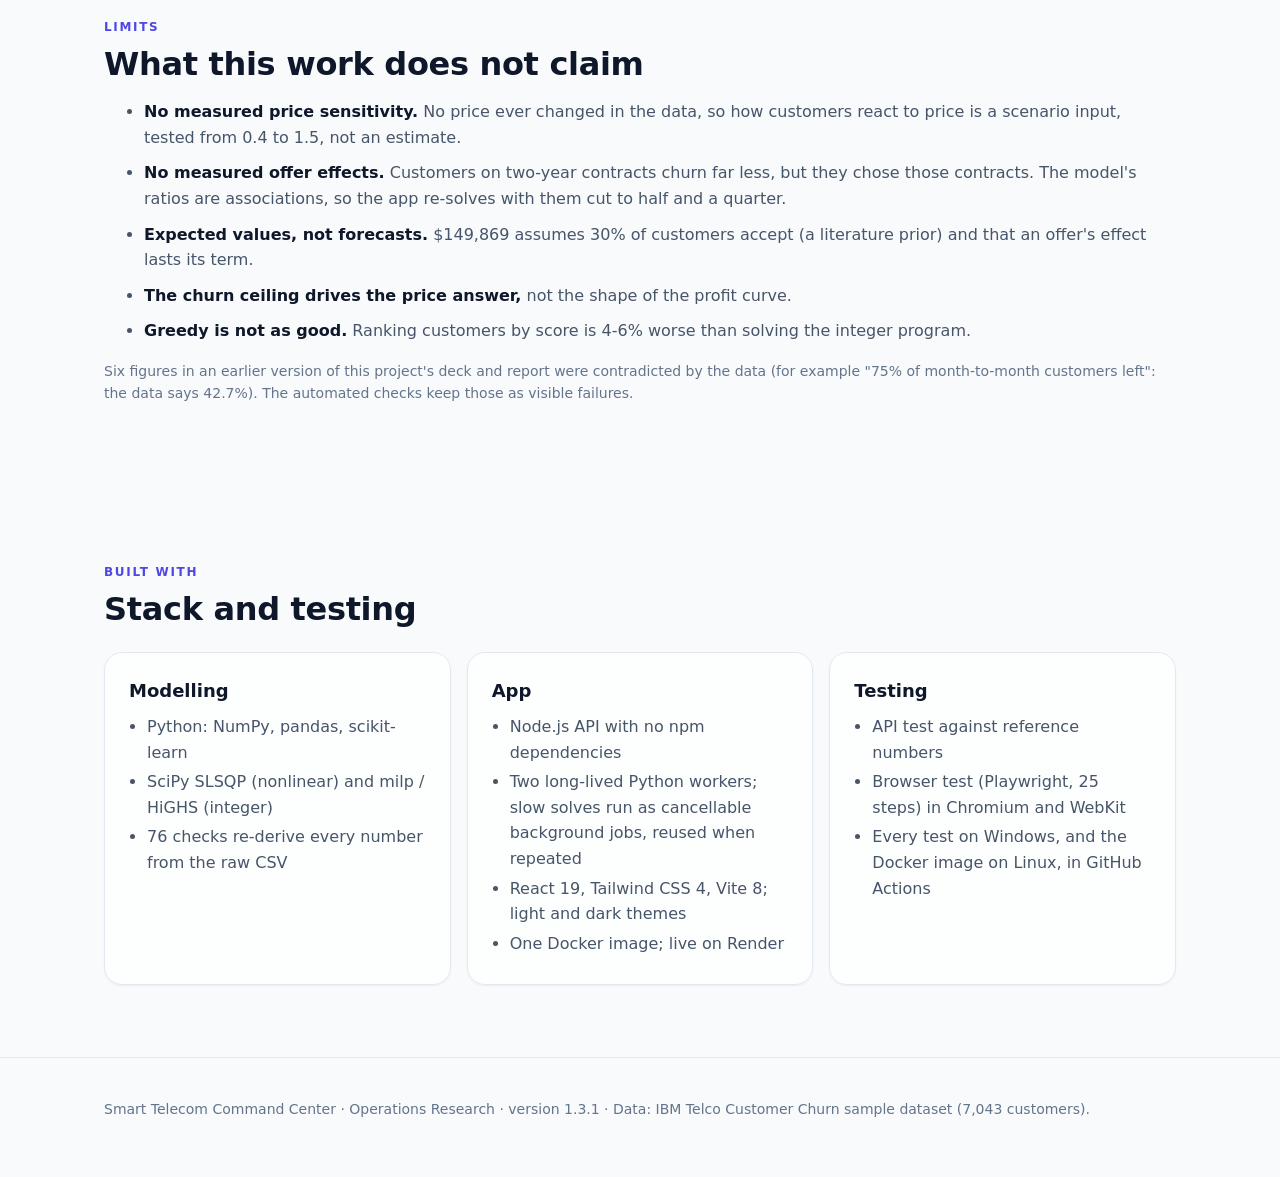
==== commit 623837cc: "feat: v1.3.1 on the showcase: Engine 1 prices over all customers (decision), version in the footer C" ====
--- a/index.html
+++ b/index.html
@@ -75,11 +75,13 @@
 
     <section id="new" data-tone="emerald">
       <div class="wrap">
-        <p class="eyebrow">What's new · v1.2 and v1.3</p>
+        <p class="eyebrow">What's new · v1.2 to v1.3.1</p>
         <h2>Easier to read, honest about slow servers, runs anywhere</h2>
         <p class="muted" style="max-width: 72ch"><b>v1.3:</b> the call list now includes only customers still with the company. A hand check of
           the top customer showed the list had included people the data says had already left (557 of 901 calls). The churn model still
           learns from everyone; only who can be called changed. The campaign is now worth an expected $149,869 from 740 calls.</p>
+        <p class="muted" style="max-width: 72ch"><b>v1.3.1:</b> prices are still set for the whole customer base. Engine 1 keeps pricing over all
+          7,043 customers, because a price list applies to everyone; only the call list is limited to current customers. No results changed.</p>
         <div class="grid g2" style="margin-top: 24px">
           <div class="card reveal"><h3>An Index for every term</h3>
             <p class="muted">A new page explains every term, formula and method in plain language, with the agent time and cost of each offer read
@@ -105,7 +107,7 @@
           <div class="card reveal"><span class="tag">Engine 1 · nonlinear program</span><h3>Price optimizer</h3>
             <p class="muted">Sets one price for each of ten services to maximise customer lifetime profit, where, in the model, each customer's
               monthly churn risk rises with their bill.</p>
-            <ul class="ticks"><li>Each price within ±25%; no bill moves more than 15%</li><li>Fibre stays $10 above DSL</li><li>Average churn may not rise above today's</li><li>SciPy SLSQP from 8 starting points; all agree</li></ul></div>
+            <ul class="ticks"><li>Each price within ±25%; no bill moves more than 15%</li><li>Fibre stays $10 above DSL</li><li>Average churn may not rise above today's</li><li>SciPy SLSQP from 8 starting points; all agree</li><li>Prices for all 7,043 customers; only the call list is limited to current ones</li></ul></div>
           <div class="card reveal"><span class="tag">Engine 2 · binary integer program</span><h3>Retention optimizer</h3>
             <p class="muted">For each of the 740 current customers with a monthly churn risk of 3% or more, at most one of six offers: contracts, free
               services, an autopay switch.</p>
@@ -217,7 +219,7 @@
   </main>
 
   <footer>
-    <div class="wrap">Smart Telecom Command Center · Operations Research · Data: IBM Telco Customer Churn sample dataset (7,043 customers).</div>
+    <div class="wrap">Smart Telecom Command Center · Operations Research · version 1.3.1 · Data: IBM Telco Customer Churn sample dataset (7,043 customers).</div>
   </footer>
 
   <script src="assets/site.js"></script>
